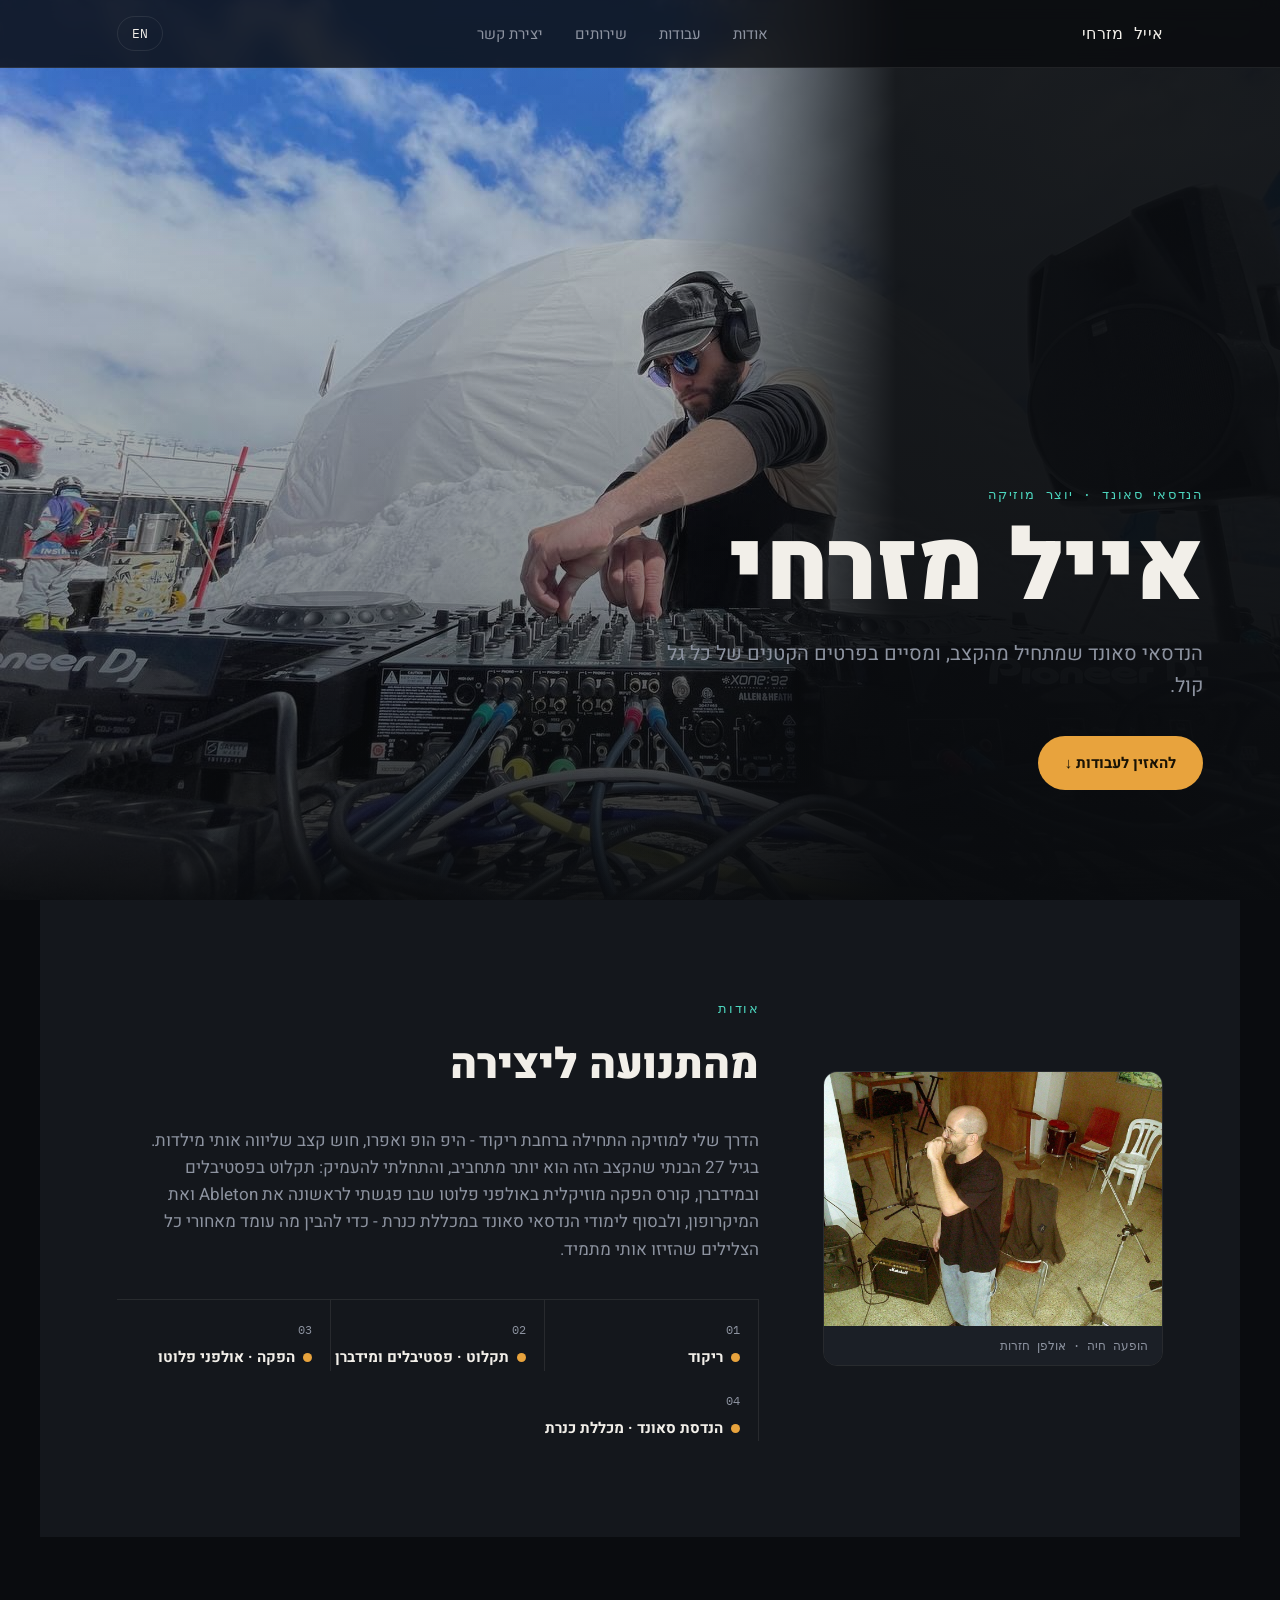
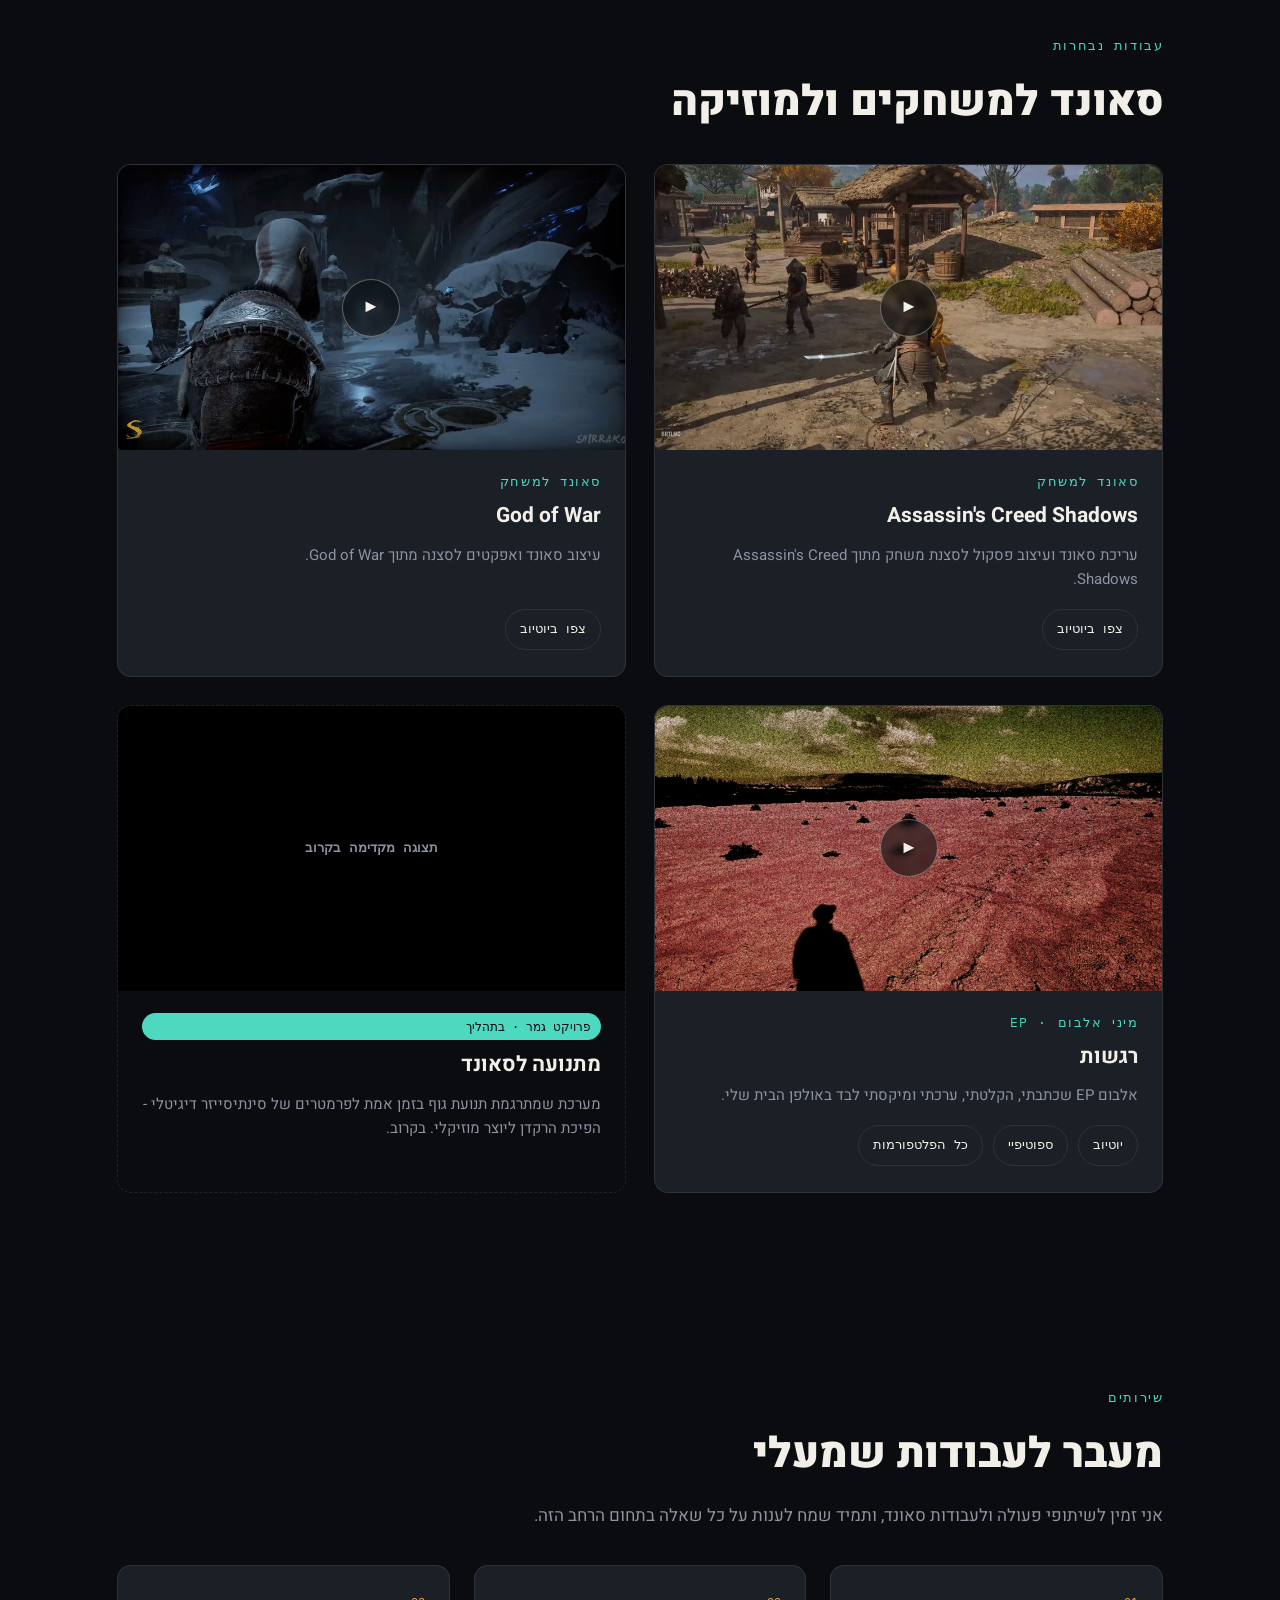
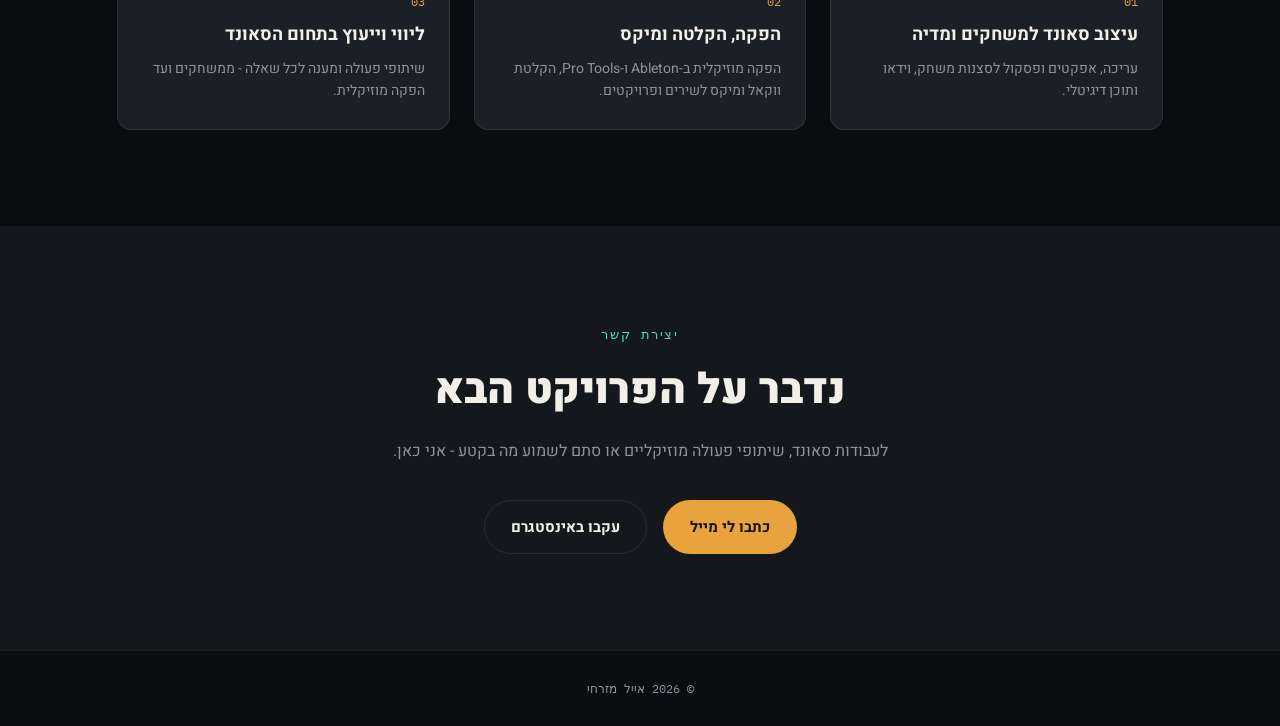
==== index.html @ 9ec0307e "Rename index (7).html to index.html" ====
<!DOCTYPE html>
<html lang="he" dir="rtl">
<head>
<meta charset="UTF-8">
<meta name="viewport" content="width=device-width, initial-scale=1.0">
<title data-he="אייל מזרחי | מהנדס סאונד ומוזיקאי" data-en="Eyal Mizrahi | Sound Engineer &amp; Musician">אייל מזרחי | מהנדס סאונד ומוזיקאי</title>
<meta name="description" data-he="אייל מזרחי - מהנדס סאונד ומוזיקאי. סאונד למשחקי וידאו, הפקה מוזיקלית ומיני אלבום EP שנוצר באולפן הבית." data-en="Eyal Mizrahi - sound engineer and musician. Game audio, music production, and a self-produced EP." content="אייל מזרחי - מהנדס סאונד ומוזיקאי. סאונד למשחקי וידאו, הפקה מוזיקלית ומיני אלבום EP שנוצר באולפן הבית.">
<link rel="preconnect" href="https://fonts.googleapis.com">
<link rel="preconnect" href="https://fonts.gstatic.com" crossorigin>
<link href="https://fonts.googleapis.com/css2?family=Heebo:wght@300;400;500;700;900&family=Space+Grotesk:wght@400;500;700&family=IBM+Plex+Mono:wght@400;500&display=swap" rel="stylesheet">
<style>
  :root{
    --bg:#0a0c0f;
    --surface:#14171c;
    --surface-2:#1b1f26;
    --text:#f2efe9;
    --text-muted:#8d93a0;
    --amber:#e8a33d;
    --cyan:#4dd8c0;
    --border:rgba(242,239,233,0.09);
    --radius:14px;
  }

  *{box-sizing:border-box;}
  html{scroll-behavior:smooth;}
  body{
    margin:0;
    background:var(--bg);
    color:var(--text);
    font-family:'Heebo',sans-serif;
    font-weight:400;
    line-height:1.6;
    -webkit-font-smoothing:antialiased;
  }
  body.lang-en .display{font-family:'Space Grotesk',sans-serif;}
  body.lang-he .display{font-family:'Heebo',sans-serif;font-weight:900;}

  img{max-width:100%;display:block;}
  a{color:inherit;text-decoration:none;}
  ul{margin:0;padding:0;list-style:none;}
  section{padding:96px 6vw;}
  .eyebrow{
    font-family:'IBM Plex Mono',monospace;
    font-size:13px;
    letter-spacing:0.12em;
    text-transform:uppercase;
    color:var(--cyan);
  }
  .section-title{
    font-size:clamp(28px,4vw,42px);
    margin:10px 0 28px;
  }
  .btn{
    display:inline-flex;
    align-items:center;
    gap:8px;
    padding:14px 26px;
    border-radius:999px;
    font-weight:700;
    font-size:15px;
    border:1px solid var(--border);
    transition:transform .2s ease, background .2s ease, border-color .2s ease;
  }
  .btn-primary{background:var(--amber);color:#1a1305;border-color:transparent;}
  .btn-primary:hover{transform:translateY(-2px);}
  .btn-ghost{background:transparent;color:var(--text);}
  .btn-ghost:hover{border-color:var(--cyan);color:var(--cyan);}
  :focus-visible{outline:2px solid var(--cyan);outline-offset:3px;}

  /* header */
  .site-header{
    position:fixed;top:0;left:0;right:0;z-index:50;
    background:rgba(10,12,15,0.82);
    backdrop-filter:blur(10px);
    border-bottom:1px solid var(--border);
  }
  .header-inner{
    max-width:1200px;margin:0 auto;
    display:flex;align-items:center;justify-content:space-between;
    padding:16px 6vw;
  }
  .logo{font-family:'IBM Plex Mono',monospace;font-weight:500;font-size:16px;letter-spacing:.02em;}
  .nav-desktop{display:flex;gap:32px;font-size:15px;}
  .nav-desktop a{color:var(--text-muted);transition:color .2s;}
  .nav-desktop a:hover{color:var(--text);}
  .header-actions{display:flex;align-items:center;gap:14px;}
  .lang-toggle{
    font-family:'IBM Plex Mono',monospace;
    font-size:13px;
    border:1px solid var(--border);
    background:transparent;color:var(--text);
    border-radius:999px;padding:8px 14px;cursor:pointer;
  }
  .lang-toggle:hover{border-color:var(--cyan);color:var(--cyan);}
  .hamburger{
    display:none;flex-direction:column;justify-content:center;gap:5px;
    width:34px;height:34px;background:transparent;border:none;cursor:pointer;padding:0;
  }
  .hamburger span{display:block;width:100%;height:2px;background:var(--text);border-radius:2px;transition:.25s;}
  .nav-mobile{display:none;}

  @media (max-width:820px){
    .nav-desktop{display:none;}
    .hamburger{display:flex;}
    .nav-mobile{
      display:flex;flex-direction:column;gap:0;
      max-height:0;overflow:hidden;
      transition:max-height .3s ease;
      border-top:1px solid var(--border);
    }
    .nav-mobile.open{max-height:260px;}
    .nav-mobile a{padding:16px 6vw;border-bottom:1px solid var(--border);color:var(--text-muted);}
    .nav-mobile a:hover{color:var(--text);}
  }

  /* hero */
  #hero{
    position:relative;
    min-height:100vh;
    display:flex;align-items:flex-end;
    padding:0;
    overflow:hidden;
  }
  .hero-bg{
    position:absolute;inset:0;
    background-image:url('[data-uri]');
    background-size:cover;background-position:center 55%;
    filter:saturate(0.9);
  }
  .hero-overlay{
    position:absolute;inset:0;
    background:linear-gradient(180deg, rgba(10,12,15,0.35) 0%, rgba(10,12,15,0.55) 40%, rgba(10,12,15,0.96) 92%);
  }
  @media (min-width:821px){
    .hero-bg{
      background-size:cover;
      background-position:center 55%;
    }
    .hero-overlay{
      background:linear-gradient(90deg, rgba(10,12,15,0.0) 0%, rgba(10,12,15,0.05) 52%, rgba(10,12,15,0.92) 70%),
                 linear-gradient(180deg, rgba(10,12,15,0.05) 0%, rgba(10,12,15,0.45) 65%, rgba(10,12,15,0.96) 100%);
    }
  }
  .hero-content{
    position:relative;z-index:2;
    width:100%;
    padding:0 6vw 110px;
    max-width:1200px;margin:0 auto;
  }
  .hero-content .eyebrow{margin-bottom:14px;display:block;}
  .hero-content h1{
    font-size:clamp(44px,9vw,98px);
    margin:0;line-height:0.98;
  }
  .hero-sub{
    color:var(--text-muted);
    font-size:clamp(16px,2vw,20px);
    max-width:540px;
    margin:22px 0 34px;
  }

  /* waveform divider */
  .waveform{
    display:flex;align-items:flex-end;gap:3px;
    height:46px;
    padding:0 6vw;
    margin-top:0;
  }
  .waveform span{
    flex:1;
    background:linear-gradient(180deg,var(--cyan),var(--amber));
    border-radius:2px;
    opacity:0.85;
  }
  @media (prefers-reduced-motion:no-preference){
    .waveform span{animation:eq 2.4s ease-in-out infinite;}
  }
  @keyframes eq{
    0%,100%{transform:scaleY(0.3);}
    50%{transform:scaleY(1);}
  }

  /* about */
  #about{
    background:var(--surface);
    display:grid;
    grid-template-columns:340px 1fr;
    gap:64px;
    align-items:center;
    max-width:1200px;margin:0 auto;
  }
  #about figure{margin:0;border-radius:var(--radius);overflow:hidden;border:1px solid var(--border);}
  #about figcaption{
    font-family:'IBM Plex Mono',monospace;
    font-size:12px;color:var(--text-muted);
    padding:10px 14px;background:var(--surface-2);
  }
  .about-body p{color:var(--text-muted);font-size:17px;max-width:640px;}
  .timeline{
    display:flex;flex-wrap:wrap;gap:0;
    margin-top:36px;
    border-top:1px solid var(--border);
  }
  .timeline li{
    flex:1 1 200px;
    padding:20px 0 0;
    border-inline-start:1px solid var(--border);
    padding-inline-start:18px;
    position:relative;
  }
  .timeline li:first-child{border-inline-start:1px solid var(--border);padding-inline-start:18px;}
  .timeline .dot{
    width:9px;height:9px;border-radius:50%;
    background:var(--amber);
    display:inline-block;margin-inline-end:8px;
  }
  .timeline .t-label{font-family:'IBM Plex Mono',monospace;font-size:12px;color:var(--text-muted);display:block;margin-bottom:6px;}
  .timeline .t-title{font-weight:700;font-size:15px;}

  @media (max-width:820px){
    #about{grid-template-columns:1fr;}
  }

  /* projects */
  #projects{max-width:1200px;margin:0 auto;}
  .project-grid{
    display:grid;
    grid-template-columns:repeat(2,1fr);
    gap:28px;
    margin-top:10px;
  }
  .card{
    background:var(--surface-2);
    border:1px solid var(--border);
    border-radius:var(--radius);
    overflow:hidden;
    display:flex;flex-direction:column;
  }
  .card .embed-wrap{position:relative;width:100%;aspect-ratio:16/9;background:#000;}
  .card .embed-wrap iframe{position:absolute;inset:0;width:100%;height:100%;border:0;}
  .embed-wrap{cursor:pointer;}
  .embed-wrap .poster{position:absolute;inset:0;width:100%;height:100%;object-fit:cover;}
  .embed-wrap .play-btn{
    position:absolute;top:50%;left:50%;transform:translate(-50%,-50%);
    width:58px;height:58px;border-radius:50%;
    background:rgba(10,12,15,0.55);border:1px solid rgba(242,239,233,0.35);
    color:#f2efe9;display:flex;align-items:center;justify-content:center;
    font-size:18px;backdrop-filter:blur(3px);transition:.2s;pointer-events:none;
  }
  .embed-wrap:hover .play-btn, .embed-wrap:focus-visible .play-btn{background:var(--cyan);color:#0a0c0f;border-color:transparent;}
  .embed-wrap.loaded .poster, .embed-wrap.loaded .play-btn{display:none;}
  .card-body{padding:22px 24px 26px;flex:1;display:flex;flex-direction:column;}
  .card-body .eyebrow{margin-bottom:6px;}
  .card-body h3{font-size:21px;margin:0 0 10px;}
  .card-body p{color:var(--text-muted);font-size:15px;flex:1;margin:0 0 18px;}
  .card-links{display:flex;flex-wrap:wrap;gap:10px;}
  .card-links a{
    font-family:'IBM Plex Mono',monospace;
    font-size:13px;
    padding:9px 14px;
    border:1px solid var(--border);
    border-radius:999px;
    transition:.2s;
  }
  .card-links a:hover{border-color:var(--cyan);color:var(--cyan);}

  .card.placeholder{
    border-style:dashed;
    background:transparent;
    justify-content:center;
    align-items:flex-start;
  }
  .card.placeholder .embed-wrap{
    display:flex;align-items:center;justify-content:center;
    color:var(--text-muted);
  }
  .badge-soon{
    font-family:'IBM Plex Mono',monospace;
    font-size:12px;
    color:var(--bg);
    background:var(--cyan);
    padding:4px 10px;border-radius:999px;
    display:inline-block;margin-bottom:8px;
  }

  @media (max-width:820px){
    .project-grid{grid-template-columns:1fr;}
  }

  /* contact */
  #contact{
    background:var(--surface);
    text-align:center;
  }
  #contact .section-title{margin-bottom:14px;}
  #contact p{color:var(--text-muted);max-width:520px;margin:0 auto 36px;}
  .contact-actions{display:flex;justify-content:center;gap:16px;flex-wrap:wrap;}

  /* services */
  #services{max-width:1200px;margin:0 auto;}
  #services .section-title{margin-bottom:14px;}
  #services > p{color:var(--text-muted);font-size:17px;max-width:640px;margin:0 0 36px;}
  .service-grid{
    display:grid;
    grid-template-columns:repeat(3,1fr);
    gap:24px;
  }
  .service-card{
    background:var(--surface-2);
    border:1px solid var(--border);
    border-radius:var(--radius);
    padding:26px 24px;
  }
  .service-card .t-label{
    font-family:'IBM Plex Mono',monospace;font-size:12px;color:var(--amber);
    display:block;margin-bottom:10px;
  }
  .service-card h3{font-size:18px;margin:0 0 8px;}
  .service-card p{color:var(--text-muted);font-size:14px;margin:0;}
  @media (max-width:820px){
    .service-grid{grid-template-columns:1fr;}
  }

  footer{
    padding:28px 6vw;
    text-align:center;
    font-family:'IBM Plex Mono',monospace;
    font-size:12px;
    color:var(--text-muted);
    border-top:1px solid var(--border);
  }

  @media (max-width:600px){
    section{padding:72px 6vw;}
  }
</style>
</head>
<body class="lang-he">

<header class="site-header">
  <div class="header-inner">
    <a class="logo" href="#hero" data-he="אייל מזרחי" data-en="Eyal Mizrahi">אייל מזרחי</a>
    <nav class="nav-desktop">
      <a href="#about" data-he="אודות" data-en="About">אודות</a>
      <a href="#projects" data-he="עבודות" data-en="Work">עבודות</a>
      <a href="#services" data-he="שירותים" data-en="Services">שירותים</a>
      <a href="#contact" data-he="יצירת קשר" data-en="Contact">יצירת קשר</a>
    </nav>
    <div class="header-actions">
      <button class="lang-toggle" id="langToggle" aria-label="Switch language">EN</button>
      <button class="hamburger" id="hamburgerBtn" aria-label="Open menu" aria-expanded="false">
        <span></span><span></span><span></span>
      </button>
    </div>
  </div>
  <nav class="nav-mobile" id="navMobile">
    <a href="#about" data-he="אודות" data-en="About">אודות</a>
    <a href="#projects" data-he="עבודות" data-en="Work">עבודות</a>
    <a href="#services" data-he="שירותים" data-en="Services">שירותים</a>
    <a href="#contact" data-he="יצירת קשר" data-en="Contact">יצירת קשר</a>
  </nav>
</header>

<main>

  <section id="hero">
    <div class="hero-bg" role="img" aria-label="Eyal Mizrahi mixing music outdoors"></div>
    <div class="hero-overlay"></div>
    <div class="hero-content">
      <span class="eyebrow" data-he="הנדסאי סאונד · יוצר מוזיקה" data-en="Sound Engineering Technician · Music Creator">הנדסאי סאונד · יוצר מוזיקה</span>
      <h1 class="display" data-he="אייל מזרחי" data-en="Eyal Mizrahi">אייל מזרחי</h1>
      <p class="hero-sub" data-he="הנדסאי סאונד שמתחיל מהקצב, ומסיים בפרטים הקטנים של כל גל קול." data-en="A sound engineering technician who starts at the rhythm and finishes in the fine detail of every soundwave.">הנדסאי סאונד שמתחיל מהקצב, ומסיים בפרטים הקטנים של כל גל קול.</p>
      <a class="btn btn-primary" href="#projects" data-he="להאזין לעבודות ↓" data-en="Listen to the work ↓">להאזין לעבודות ↓</a>
    </div>
    <div class="waveform" aria-hidden="true">
      <span style="animation-delay:0s"></span><span style="animation-delay:.1s"></span><span style="animation-delay:.2s"></span>
      <span style="animation-delay:.3s"></span><span style="animation-delay:.15s"></span><span style="animation-delay:.05s"></span>
      <span style="animation-delay:.25s"></span><span style="animation-delay:.4s"></span><span style="animation-delay:.1s"></span>
      <span style="animation-delay:.3s"></span><span style="animation-delay:0s"></span><span style="animation-delay:.2s"></span>
      <span style="animation-delay:.35s"></span><span style="animation-delay:.05s"></span><span style="animation-delay:.15s"></span>
      <span style="animation-delay:.25s"></span><span style="animation-delay:.4s"></span><span style="animation-delay:.1s"></span>
      <span style="animation-delay:.2s"></span><span style="animation-delay:0s"></span>
    </div>
  </section>

  <section id="about">
    <figure>
      <img src="[data-uri]" alt="" data-alt-he="אייל מזרחי שר על הבמה מול מיקרופון" data-alt-en="Eyal Mizrahi singing on stage into a microphone">
      <figcaption data-he="הופעה חיה · אולפן חזרות" data-en="Live performance · rehearsal studio">הופעה חיה · אולפן חזרות</figcaption>
    </figure>
    <div class="about-body">
      <span class="eyebrow" data-he="אודות" data-en="About">אודות</span>
      <h2 class="section-title display" data-he="מהתנועה ליצירה" data-en="From movement to creation">מהתנועה ליצירה</h2>
      <p data-he="הדרך שלי למוזיקה התחילה ברחבת ריקוד - היפ הופ ואפרו, חוש קצב שליווה אותי מילדות. בגיל 27 הבנתי שהקצב הזה הוא יותר מתחביב, והתחלתי להעמיק: תקלוט בפסטיבלים ובמידברן, קורס הפקה מוזיקלית באולפני פלוטו שבו פגשתי לראשונה את Ableton ואת המיקרופון, ולבסוף לימודי הנדסאי סאונד במכללת כנרת - כדי להבין מה עומד מאחורי כל הצלילים שהזיזו אותי מתמיד."
        data-en="My path to music began on the dance floor — hip hop and afro, a sense of rhythm that's been with me since childhood. At 27 I realized that rhythm was more than a hobby, and started going deeper: DJing at festivals and Midburn, a music production course at Pluto Studios where I first met Ableton and the microphone, and finally sound engineering studies at Kinneret College — to understand what stands behind every sound that ever moved me.">
        הדרך שלי למוזיקה התחילה ברחבת ריקוד - היפ הופ ואפרו, חוש קצב שליווה אותי מילדות. בגיל 27 הבנתי שהקצב הזה הוא יותר מתחביב, והתחלתי להעמיק: תקלוט בפסטיבלים ובמידברן, קורס הפקה מוזיקלית באולפני פלוטו שבו פגשתי לראשונה את Ableton ואת המיקרופון, ולבסוף לימודי הנדסאי סאונד במכללת כנרת - כדי להבין מה עומד מאחורי כל הצלילים שהזיזו אותי מתמיד.
      </p>

      <ul class="timeline">
        <li>
          <span class="t-label">01</span>
          <span class="t-title"><span class="dot"></span><span data-he="ריקוד" data-en="Dance">ריקוד</span></span>
        </li>
        <li>
          <span class="t-label">02</span>
          <span class="t-title"><span class="dot"></span><span data-he="תקלוט · פסטיבלים ומידברן" data-en="DJing · Festivals &amp; Midburn">תקלוט · פסטיבלים ומידברן</span></span>
        </li>
        <li>
          <span class="t-label">03</span>
          <span class="t-title"><span class="dot"></span><span data-he="הפקה · אולפני פלוטו" data-en="Production · Pluto Studios">הפקה · אולפני פלוטו</span></span>
        </li>
        <li>
          <span class="t-label">04</span>
          <span class="t-title"><span class="dot"></span><span data-he="הנדסת סאונד · מכללת כנרת" data-en="Sound Engineering · Kinneret College">הנדסת סאונד · מכללת כנרת</span></span>
        </li>
      </ul>
    </div>
  </section>

  <section id="projects">
    <span class="eyebrow" data-he="עבודות נבחרות" data-en="Selected Work">עבודות נבחרות</span>
    <h2 class="section-title display" data-he="סאונד למשחקים ולמוזיקה" data-en="Audio for games and for music">סאונד למשחקים ולמוזיקה</h2>

    <div class="project-grid">

      <article class="card">
        <div class="embed-wrap" data-embed="https://www.youtube.com/embed/mTG9NbnkW6k?autoplay=1" tabindex="0" role="button" aria-label="Play Assassin's Creed Shadows sound design video">
          <img class="poster" src="[data-uri]" alt="Assassin's Creed Shadows gameplay screenshot">
          <span class="play-btn" aria-hidden="true">&#9658;</span>
        </div>
        <div class="card-body">
          <span class="eyebrow" data-he="סאונד למשחק" data-en="Game Audio">סאונד למשחק</span>
          <h3>Assassin's Creed Shadows</h3>
          <p data-he="עריכת סאונד ועיצוב פסקול לסצנת משחק מתוך Assassin's Creed Shadows." data-en="Sound editing and audio design for a gameplay scene from Assassin's Creed Shadows.">עריכת סאונד ועיצוב פסקול לסצנת משחק מתוך Assassin's Creed Shadows.</p>
          <div class="card-links">
            <a href="https://youtu.be/mTG9NbnkW6k" target="_blank" rel="noopener" data-he="צפו ביוטיוב" data-en="Watch on YouTube">צפו ביוטיוב</a>
          </div>
        </div>
      </article>

      <article class="card">
        <div class="embed-wrap" data-embed="https://www.youtube.com/embed/AV9LpWsT7zY?autoplay=1" tabindex="0" role="button" aria-label="Play God of War sound design video">
          <img class="poster" src="[data-uri]" alt="God of War gameplay screenshot">
          <span class="play-btn" aria-hidden="true">&#9658;</span>
        </div>
        <div class="card-body">
          <span class="eyebrow" data-he="סאונד למשחק" data-en="Game Audio">סאונד למשחק</span>
          <h3>God of War</h3>
          <p data-he="עיצוב סאונד ואפקטים לסצנה מתוך God of War." data-en="Sound design and effects work for a scene from God of War.">עיצוב סאונד ואפקטים לסצנה מתוך God of War.</p>
          <div class="card-links">
            <a href="https://youtu.be/AV9LpWsT7zY" target="_blank" rel="noopener" data-he="צפו ביוטיוב" data-en="Watch on YouTube">צפו ביוטיוב</a>
          </div>
        </div>
      </article>

      <article class="card">
        <div class="embed-wrap" data-embed="https://www.youtube.com/embed/videoseries?list=OLAK5uy_lnfJ9eFt5SSOFbRXlq6Of64pC8NKbECAo&autoplay=1" tabindex="0" role="button" aria-label="Play רגשות EP playlist">
          <img class="poster" src="[data-uri]" alt="רגשות EP cover art">
          <span class="play-btn" aria-hidden="true">&#9658;</span>
        </div>
        <div class="card-body">
          <span class="eyebrow" data-he="מיני אלבום · EP" data-en="EP">מיני אלבום · EP</span>
          <h3 data-he="רגשות" data-en="Feelings">רגשות</h3>
          <p data-he="אלבום EP שכתבתי, הקלטתי, ערכתי ומיקסתי לבד באולפן הבית שלי." data-en="An EP I wrote, recorded, edited, and mixed entirely alone in my home studio.">אלבום EP שכתבתי, הקלטתי, ערכתי ומיקסתי לבד באולפן הבית שלי.</p>
          <div class="card-links">
            <a href="https://www.youtube.com/playlist?list=OLAK5uy_lnfJ9eFt5SSOFbRXlq6Of64pC8NKbECAo" target="_blank" rel="noopener" data-he="יוטיוב" data-en="YouTube">יוטיוב</a>
            <a href="https://open.spotify.com/artist/79p23QclMb5VssHCd3cReR" target="_blank" rel="noopener" data-he="ספוטיפיי" data-en="Spotify">ספוטיפיי</a>
            <a href="https://distrokid.com/hyperfollow/eyal2/V3skqq62l2o" target="_blank" rel="noopener" data-he="כל הפלטפורמות" data-en="All platforms">כל הפלטפורמות</a>
          </div>
        </div>
      </article>

      <article class="card placeholder">
        <div class="embed-wrap">
          <span class="display" style="font-size:13px;font-family:'IBM Plex Mono',monospace;" data-he="תצוגה מקדימה בקרוב" data-en="Preview coming soon">תצוגה מקדימה בקרוב</span>
        </div>
        <div class="card-body">
          <span class="badge-soon" data-he="פרויקט גמר · בתהליך" data-en="Graduation Project · In Progress">פרויקט גמר · בתהליך</span>
          <h3 data-he="מתנועה לסאונד" data-en="Movement Into Sound">מתנועה לסאונד</h3>
          <p data-he="מערכת שמתרגמת תנועת גוף בזמן אמת לפרמטרים של סינתיסייזר דיגיטלי - הפיכת הרקדן ליוצר מוזיקלי. בקרוב." data-en="A system that translates real-time body movement into digital synthesizer parameters — turning the dancer into a musical creator. Coming soon.">מערכת שמתרגמת תנועת גוף בזמן אמת לפרמטרים של סינתיסייזר דיגיטלי - הפיכת הרקדן ליוצר מוזיקלי. בקרוב.</p>
        </div>
      </article>

    </div>
  </section>

  <section id="services">
    <span class="eyebrow" data-he="שירותים" data-en="Services">שירותים</span>
    <h2 class="section-title display" data-he="מעבר לעבודות שמעלי" data-en="Beyond the work above">מעבר לעבודות שמעלי</h2>
    <p data-he="אני זמין לשיתופי פעולה ולעבודות סאונד, ותמיד שמח לענות על כל שאלה בתחום הרחב הזה." data-en="I'm available for collaborations and sound work, and always happy to answer any question in this broad field.">אני זמין לשיתופי פעולה ולעבודות סאונד, ותמיד שמח לענות על כל שאלה בתחום הרחב הזה.</p>
    <div class="service-grid">
      <div class="service-card">
        <span class="t-label">01</span>
        <h3 data-he="עיצוב סאונד למשחקים ומדיה" data-en="Sound design for games &amp; media">עיצוב סאונד למשחקים ומדיה</h3>
        <p data-he="עריכה, אפקטים ופסקול לסצנות משחק, וידאו ותוכן דיגיטלי." data-en="Editing, effects, and scoring for game scenes, video, and digital content.">עריכה, אפקטים ופסקול לסצנות משחק, וידאו ותוכן דיגיטלי.</p>
      </div>
      <div class="service-card">
        <span class="t-label">02</span>
        <h3 data-he="הפקה, הקלטה ומיקס" data-en="Production, recording &amp; mixing">הפקה, הקלטה ומיקס</h3>
        <p data-he="הפקה מוזיקלית ב-Ableton ו-Pro Tools, הקלטת ווקאל ומיקס לשירים ופרויקטים." data-en="Music production in Ableton and Pro Tools, vocal recording, and mixing for songs and projects.">הפקה מוזיקלית ב-Ableton ו-Pro Tools, הקלטת ווקאל ומיקס לשירים ופרויקטים.</p>
      </div>
      <div class="service-card">
        <span class="t-label">03</span>
        <h3 data-he="ליווי וייעוץ בתחום הסאונד" data-en="Sound consulting &amp; collaboration">ליווי וייעוץ בתחום הסאונד</h3>
        <p data-he="שיתופי פעולה ומענה לכל שאלה - ממשחקים ועד הפקה מוזיקלית." data-en="Collaboration and answers to any question - from games to music production.">שיתופי פעולה ומענה לכל שאלה - ממשחקים ועד הפקה מוזיקלית.</p>
      </div>
    </div>
  </section>

  <section id="contact">
    <span class="eyebrow" data-he="יצירת קשר" data-en="Contact">יצירת קשר</span>
    <h2 class="section-title display" data-he="נדבר על הפרויקט הבא" data-en="Let's talk about the next project">נדבר על הפרויקט הבא</h2>
    <p data-he="לעבודות סאונד, שיתופי פעולה מוזיקליים או סתם לשמוע מה בקטע - אני כאן." data-en="For sound work, musical collaborations, or just to say hi - I'm here.">לעבודות סאונד, שיתופי פעולה מוזיקליים או סתם לשמוע מה בקטע - אני כאן.</p>
    <div class="contact-actions">
      <a class="btn btn-primary" href="mailto:eyalmiz20@gmail.com" data-he="כתבו לי מייל" data-en="Email me">כתבו לי מייל</a>
      <a class="btn btn-ghost" href="https://www.instagram.com/eyal2001miz/" target="_blank" rel="noopener" data-he="עקבו באינסטגרם" data-en="Follow on Instagram">עקבו באינסטגרם</a>
    </div>
  </section>

</main>

<footer>
  <span data-he="© 2026 אייל מזרחי" data-en="© 2026 Eyal Mizrahi">© 2026 אייל מזרחי</span>
</footer>

<script>
  var currentLang = 'he';

  function applyLanguage(lang){
    currentLang = lang;
    var html = document.documentElement;
    html.lang = lang;
    html.dir = lang === 'he' ? 'rtl' : 'ltr';
    document.body.classList.toggle('lang-he', lang === 'he');
    document.body.classList.toggle('lang-en', lang === 'en');

    document.querySelectorAll('[data-he]').forEach(function(el){
      var val = lang === 'he' ? el.getAttribute('data-he') : el.getAttribute('data-en');
      if(val !== null) el.textContent = val;
    });
    document.querySelectorAll('[data-alt-he]').forEach(function(el){
      var val = lang === 'he' ? el.getAttribute('data-alt-he') : el.getAttribute('data-alt-en');
      if(val !== null) el.setAttribute('alt', val);
    });

    var metaDesc = document.querySelector('meta[name="description"]');
    if(metaDesc){
      var descVal = lang === 'he' ? metaDesc.getAttribute('data-he') : metaDesc.getAttribute('data-en');
      if(descVal) metaDesc.setAttribute('content', descVal);
    }

    document.getElementById('langToggle').textContent = lang === 'he' ? 'EN' : 'עב';
  }

  document.getElementById('langToggle').addEventListener('click', function(){
    applyLanguage(currentLang === 'he' ? 'en' : 'he');
  });

  var hamburger = document.getElementById('hamburgerBtn');
  var navMobile = document.getElementById('navMobile');
  hamburger.addEventListener('click', function(){
    var isOpen = navMobile.classList.toggle('open');
    hamburger.setAttribute('aria-expanded', isOpen);
  });
  navMobile.querySelectorAll('a').forEach(function(a){
    a.addEventListener('click', function(){
      navMobile.classList.remove('open');
      hamburger.setAttribute('aria-expanded','false');
    });
  });

  document.querySelectorAll('.embed-wrap[data-embed]').forEach(function(wrap){
    function loadEmbed(){
      if(wrap.classList.contains('loaded')) return;
      var src = wrap.getAttribute('data-embed');
      wrap.innerHTML = '<iframe src="' + src + '" allow="autoplay; encrypted-media; picture-in-picture" allowfullscreen loading="lazy"></iframe>';
      wrap.classList.add('loaded');
    }
    wrap.addEventListener('click', loadEmbed);
    wrap.addEventListener('keydown', function(e){
      if(e.key === 'Enter' || e.key === ' '){ e.preventDefault(); loadEmbed(); }
    });
  });

  applyLanguage('he');
</script>

</body>
</html>
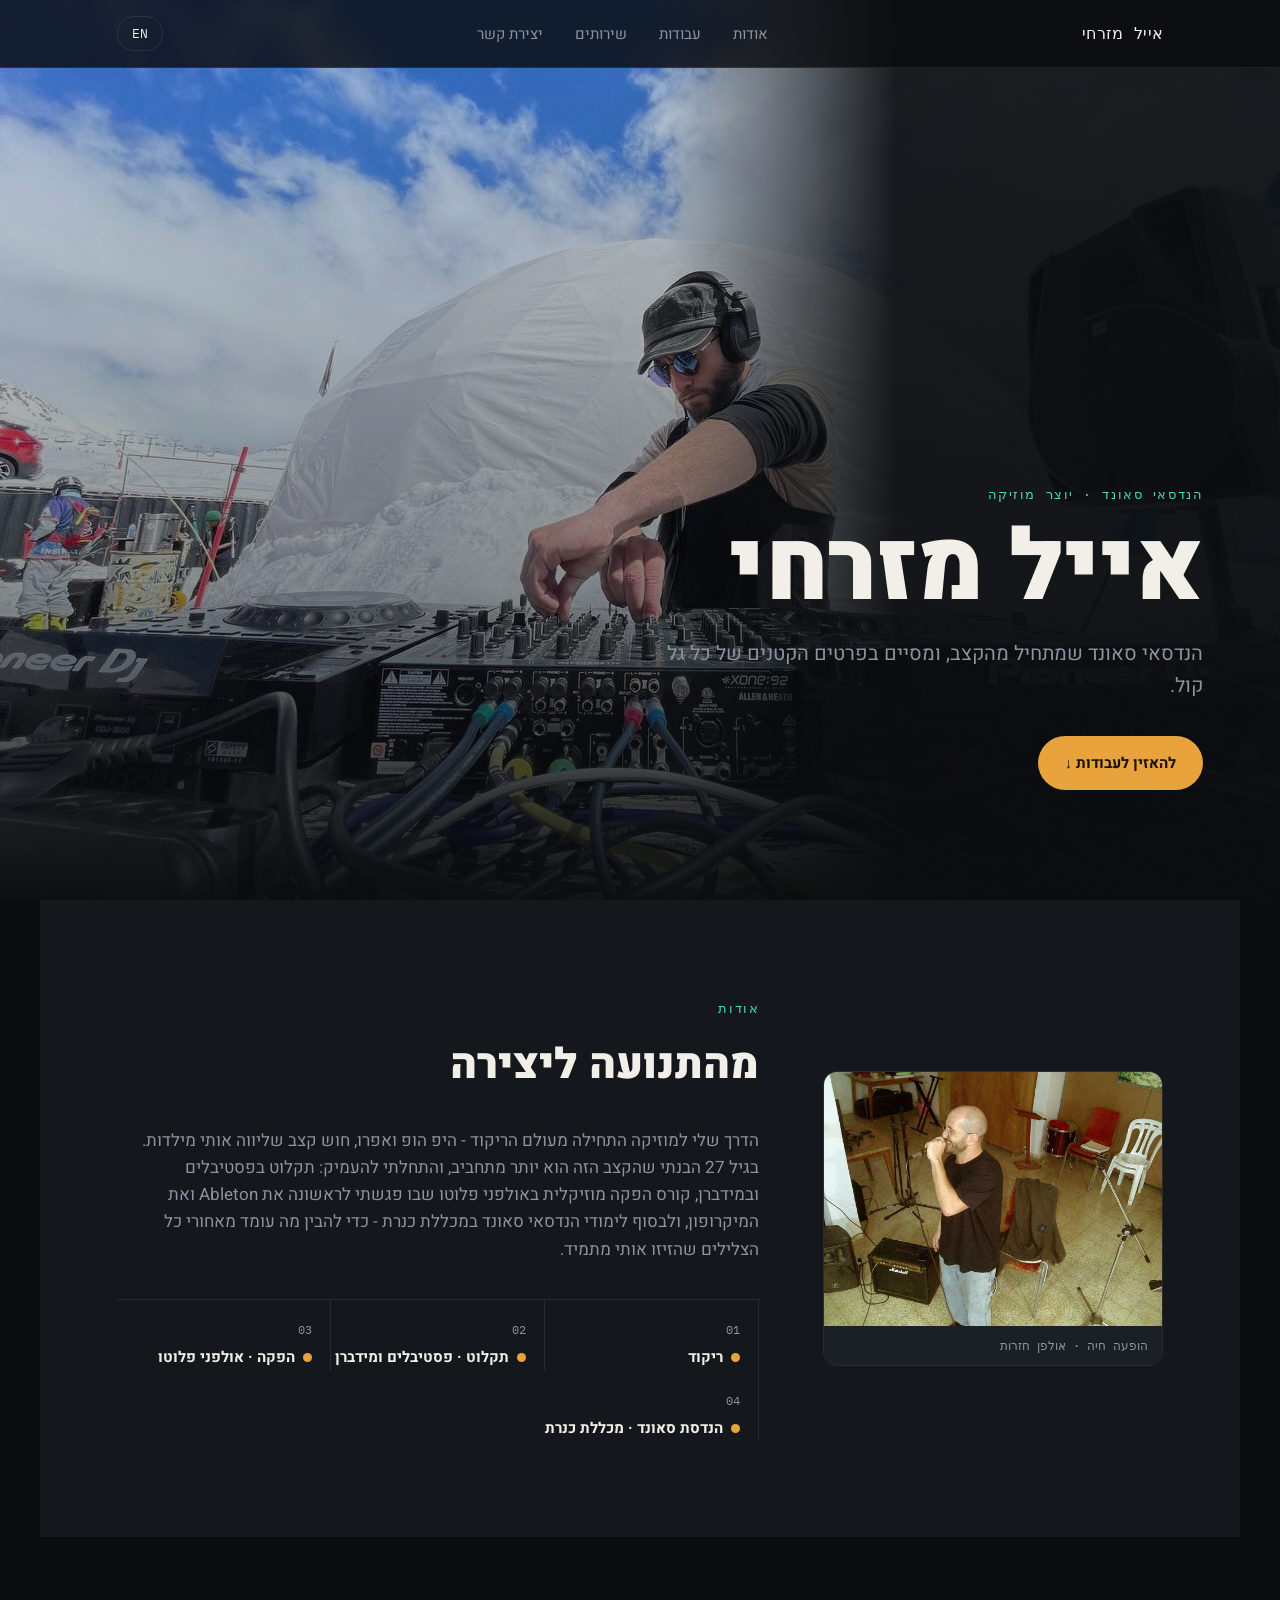
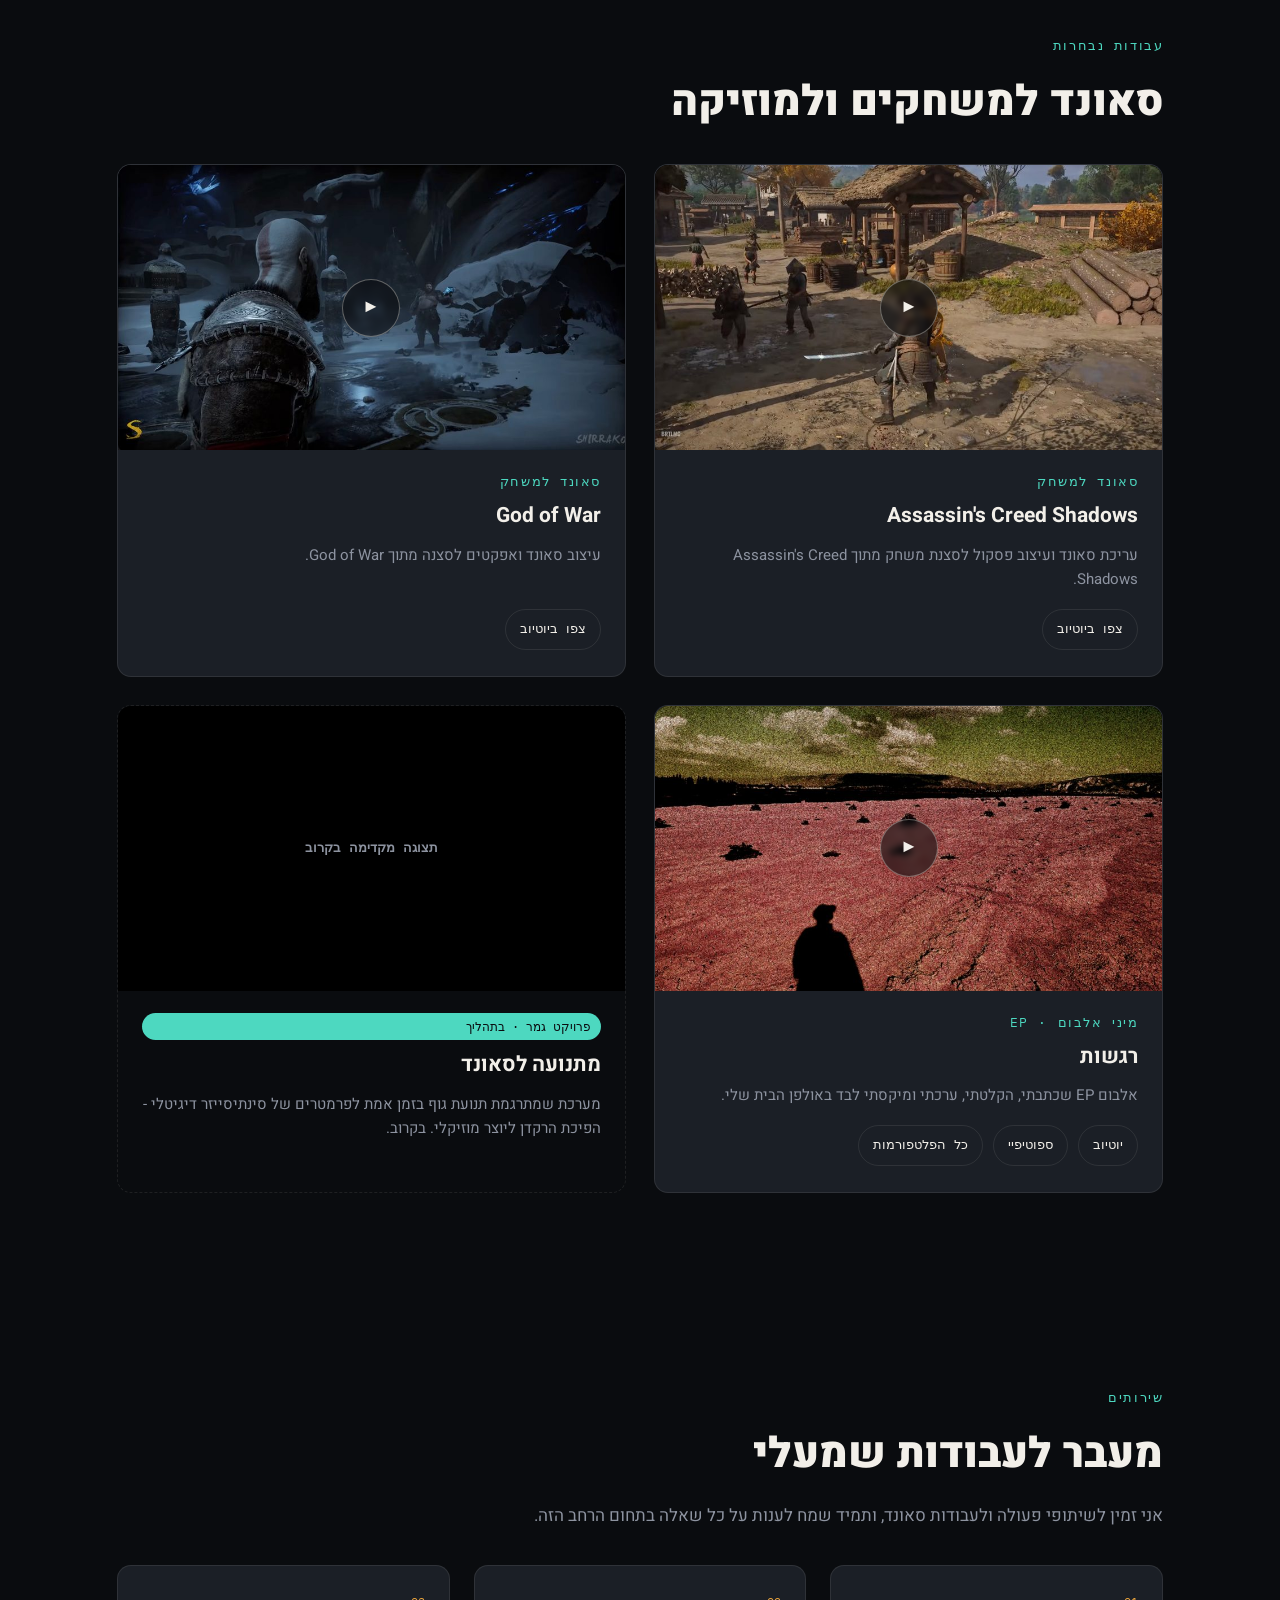
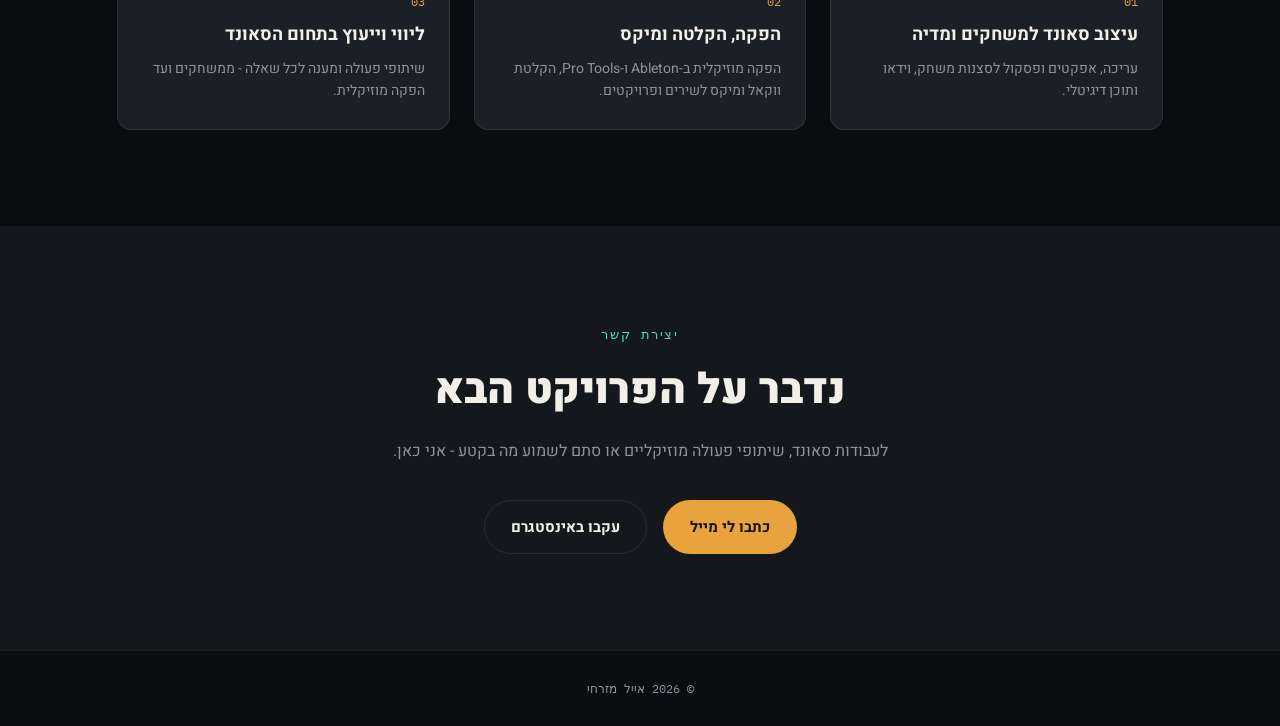
==== commit 847a5d90: "Rename index (8).html to index.html" ====
--- a/index.html
+++ b/index.html
@@ -391,9 +391,9 @@
     <div class="about-body">
       <span class="eyebrow" data-he="אודות" data-en="About">אודות</span>
       <h2 class="section-title display" data-he="מהתנועה ליצירה" data-en="From movement to creation">מהתנועה ליצירה</h2>
-      <p data-he="הדרך שלי למוזיקה התחילה ברחבת ריקוד - היפ הופ ואפרו, חוש קצב שליווה אותי מילדות. בגיל 27 הבנתי שהקצב הזה הוא יותר מתחביב, והתחלתי להעמיק: תקלוט בפסטיבלים ובמידברן, קורס הפקה מוזיקלית באולפני פלוטו שבו פגשתי לראשונה את Ableton ואת המיקרופון, ולבסוף לימודי הנדסאי סאונד במכללת כנרת - כדי להבין מה עומד מאחורי כל הצלילים שהזיזו אותי מתמיד."
-        data-en="My path to music began on the dance floor — hip hop and afro, a sense of rhythm that's been with me since childhood. At 27 I realized that rhythm was more than a hobby, and started going deeper: DJing at festivals and Midburn, a music production course at Pluto Studios where I first met Ableton and the microphone, and finally sound engineering studies at Kinneret College — to understand what stands behind every sound that ever moved me.">
-        הדרך שלי למוזיקה התחילה ברחבת ריקוד - היפ הופ ואפרו, חוש קצב שליווה אותי מילדות. בגיל 27 הבנתי שהקצב הזה הוא יותר מתחביב, והתחלתי להעמיק: תקלוט בפסטיבלים ובמידברן, קורס הפקה מוזיקלית באולפני פלוטו שבו פגשתי לראשונה את Ableton ואת המיקרופון, ולבסוף לימודי הנדסאי סאונד במכללת כנרת - כדי להבין מה עומד מאחורי כל הצלילים שהזיזו אותי מתמיד.
+      <p data-he="הדרך שלי למוזיקה התחילה מעולם הריקוד - היפ הופ ואפרו, חוש קצב שליווה אותי מילדות. בגיל 27 הבנתי שהקצב הזה הוא יותר מתחביב, והתחלתי להעמיק: תקלוט בפסטיבלים ובמידברן, קורס הפקה מוזיקלית באולפני פלוטו שבו פגשתי לראשונה את Ableton ואת המיקרופון, ולבסוף לימודי הנדסאי סאונד במכללת כנרת - כדי להבין מה עומד מאחורי כל הצלילים שהזיזו אותי מתמיד."
+        data-en="My path to music began from the world of dance — hip hop and afro, a sense of rhythm that's been with me since childhood. At 27 I realized that rhythm was more than a hobby, and started going deeper: DJing at festivals and Midburn, a music production course at Pluto Studios where I first met Ableton and the microphone, and finally sound engineering studies at Kinneret College — to understand what stands behind every sound that ever moved me.">
+        הדרך שלי למוזיקה התחילה מעולם הריקוד - היפ הופ ואפרו, חוש קצב שליווה אותי מילדות. בגיל 27 הבנתי שהקצב הזה הוא יותר מתחביב, והתחלתי להעמיק: תקלוט בפסטיבלים ובמידברן, קורס הפקה מוזיקלית באולפני פלוטו שבו פגשתי לראשונה את Ableton ואת המיקרופון, ולבסוף לימודי הנדסאי סאונד במכללת כנרת - כדי להבין מה עומד מאחורי כל הצלילים שהזיזו אותי מתמיד.
       </p>
 
       <ul class="timeline">
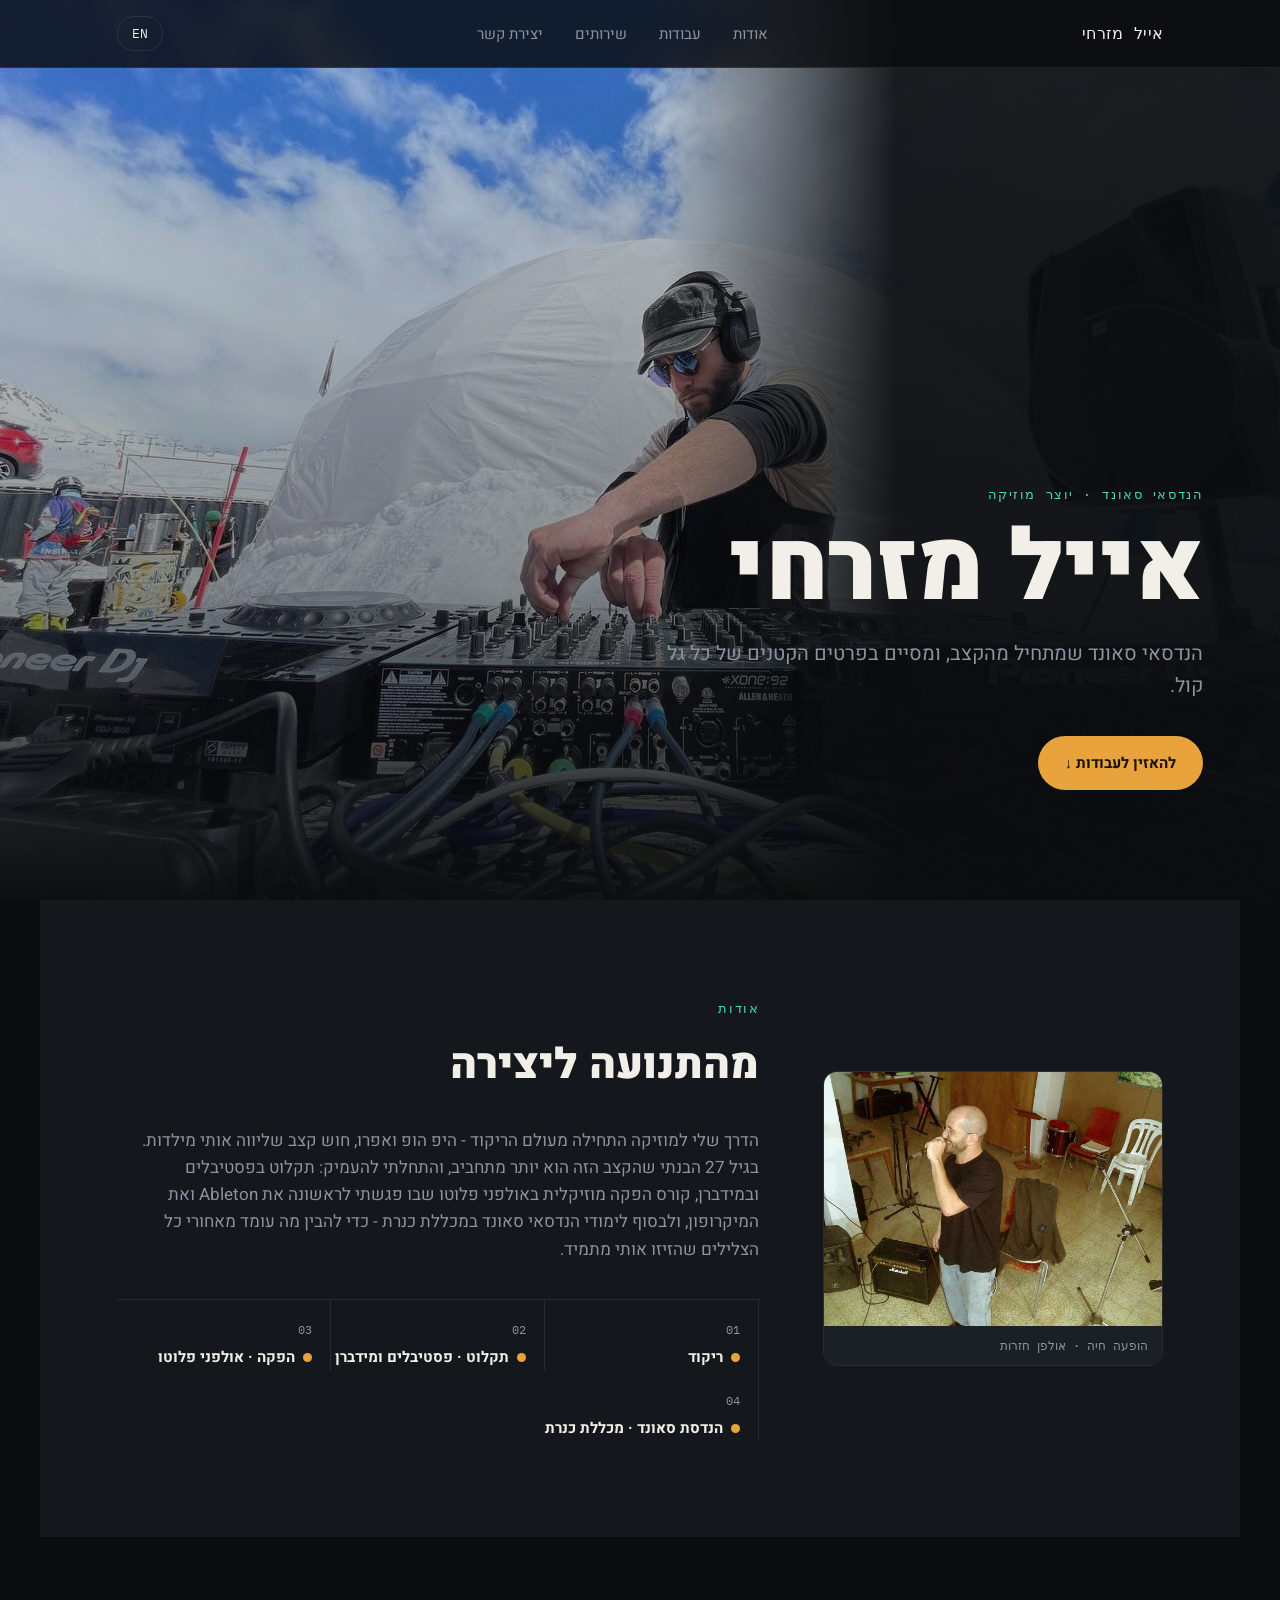
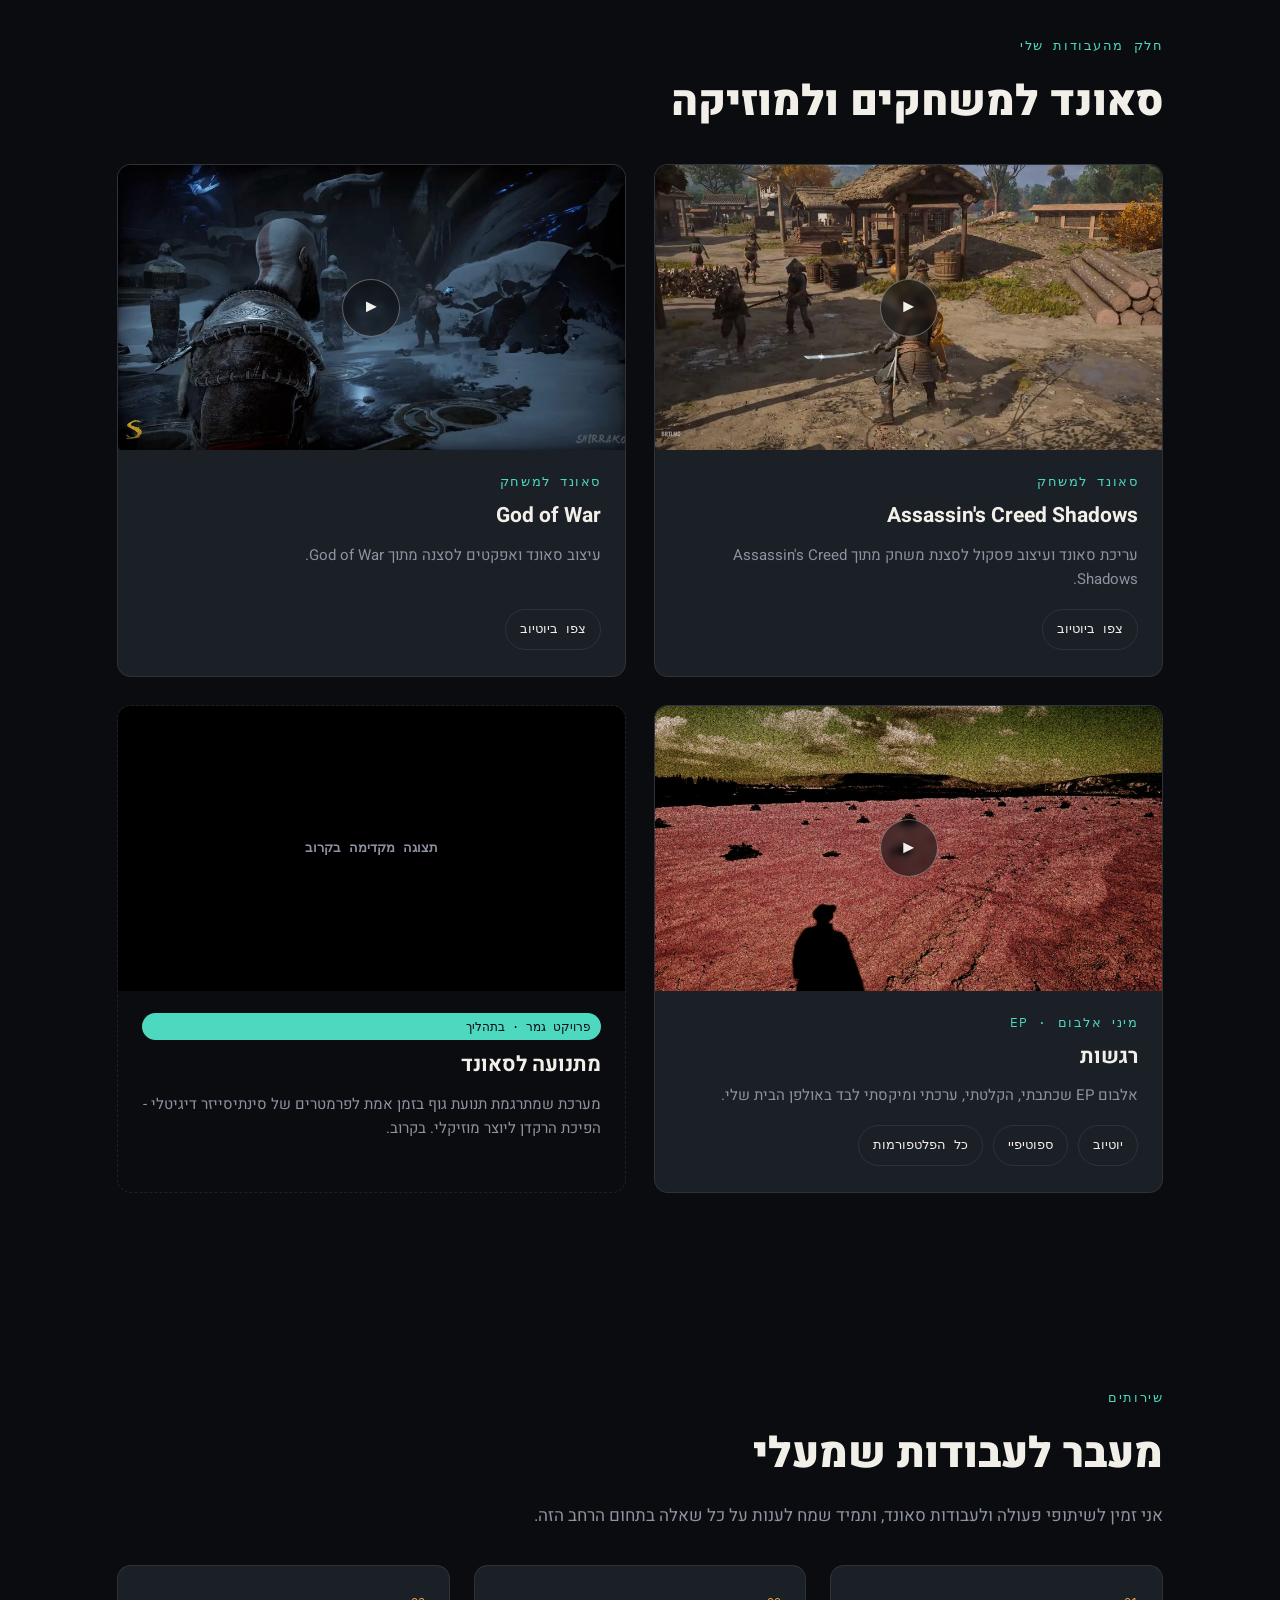
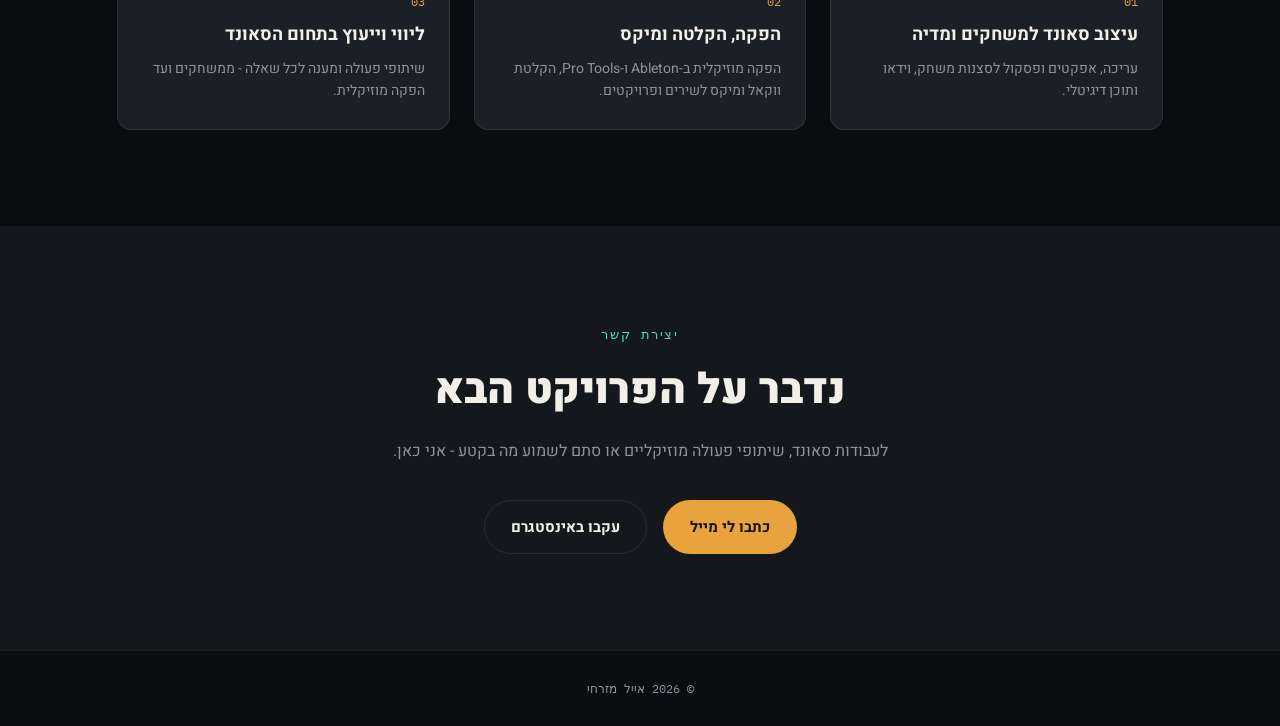
==== commit db11647f: "Rename index (8).html to index.html" ====
--- a/index.html
+++ b/index.html
@@ -418,7 +418,7 @@
   </section>
 
   <section id="projects">
-    <span class="eyebrow" data-he="עבודות נבחרות" data-en="Selected Work">עבודות נבחרות</span>
+    <span class="eyebrow" data-he="חלק מהעבודות שלי" data-en="A Taste of My Work">חלק מהעבודות שלי</span>
     <h2 class="section-title display" data-he="סאונד למשחקים ולמוזיקה" data-en="Audio for games and for music">סאונד למשחקים ולמוזיקה</h2>
 
     <div class="project-grid">
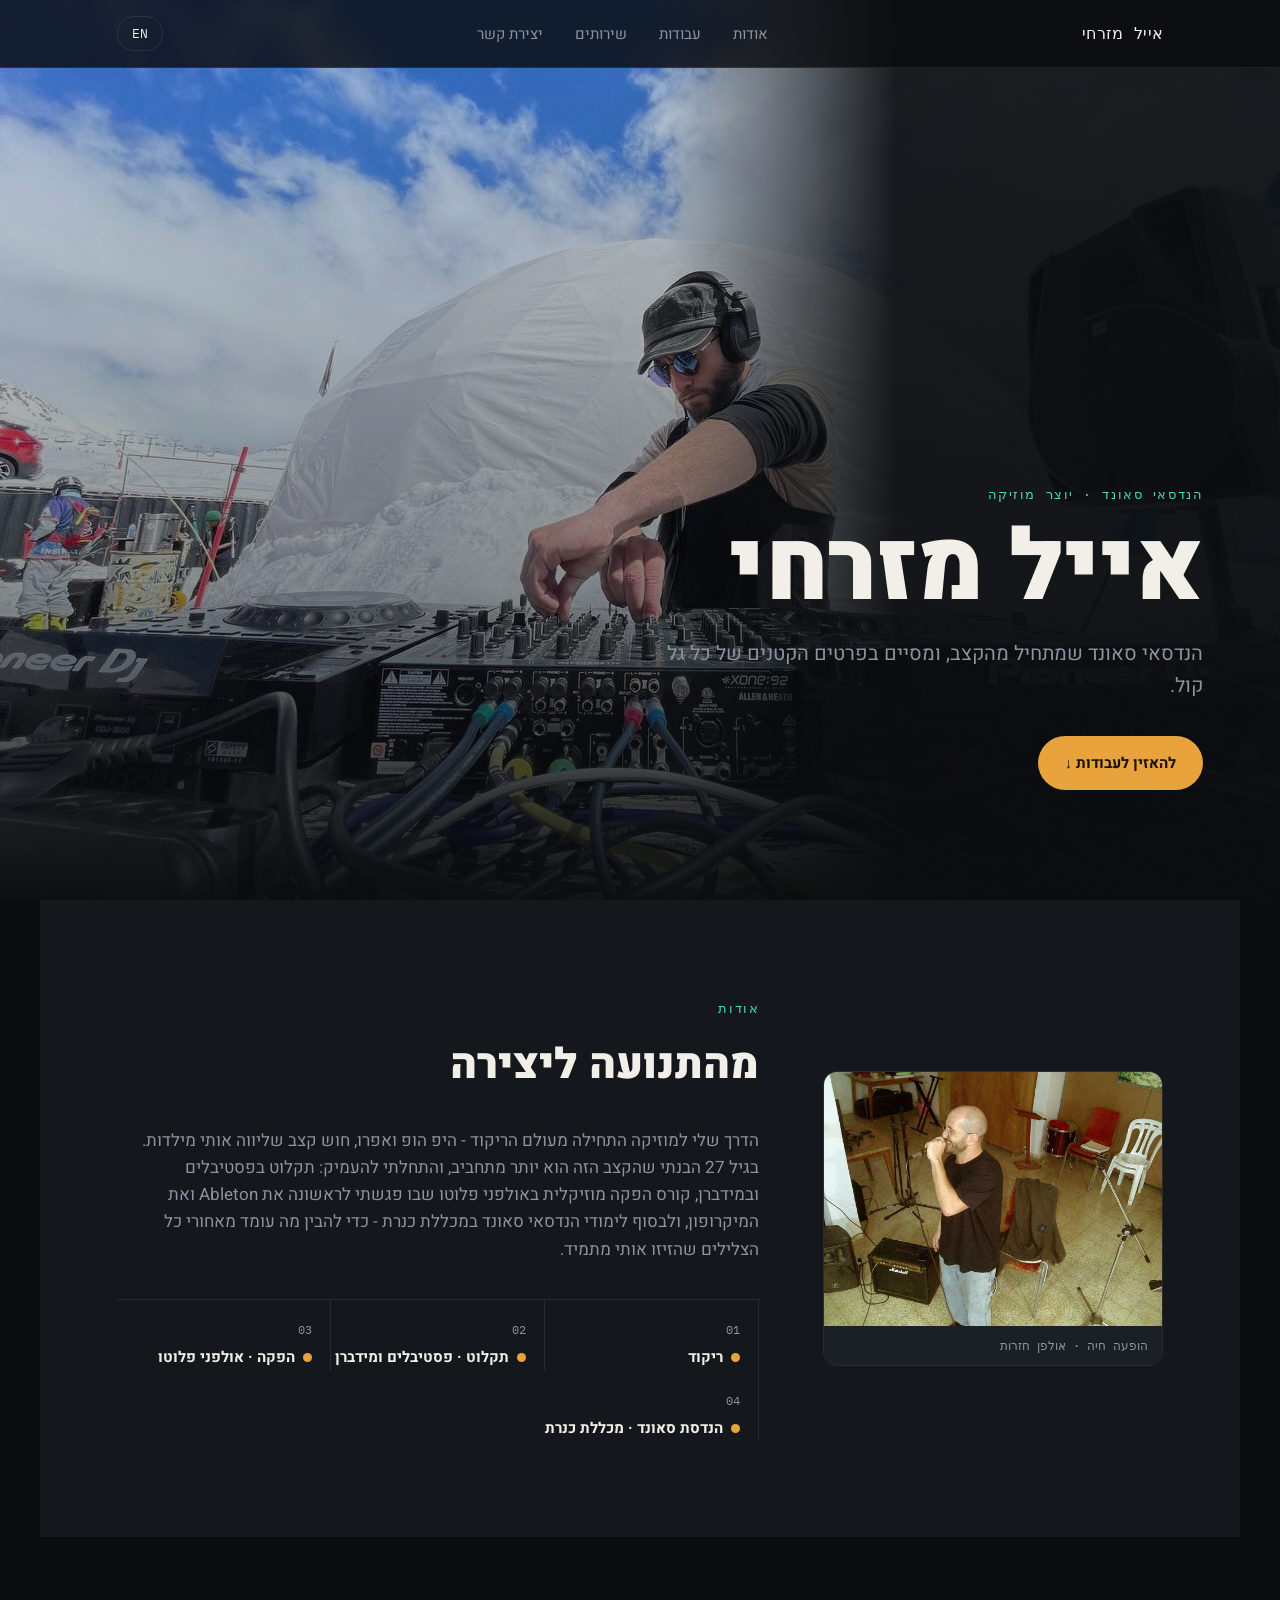
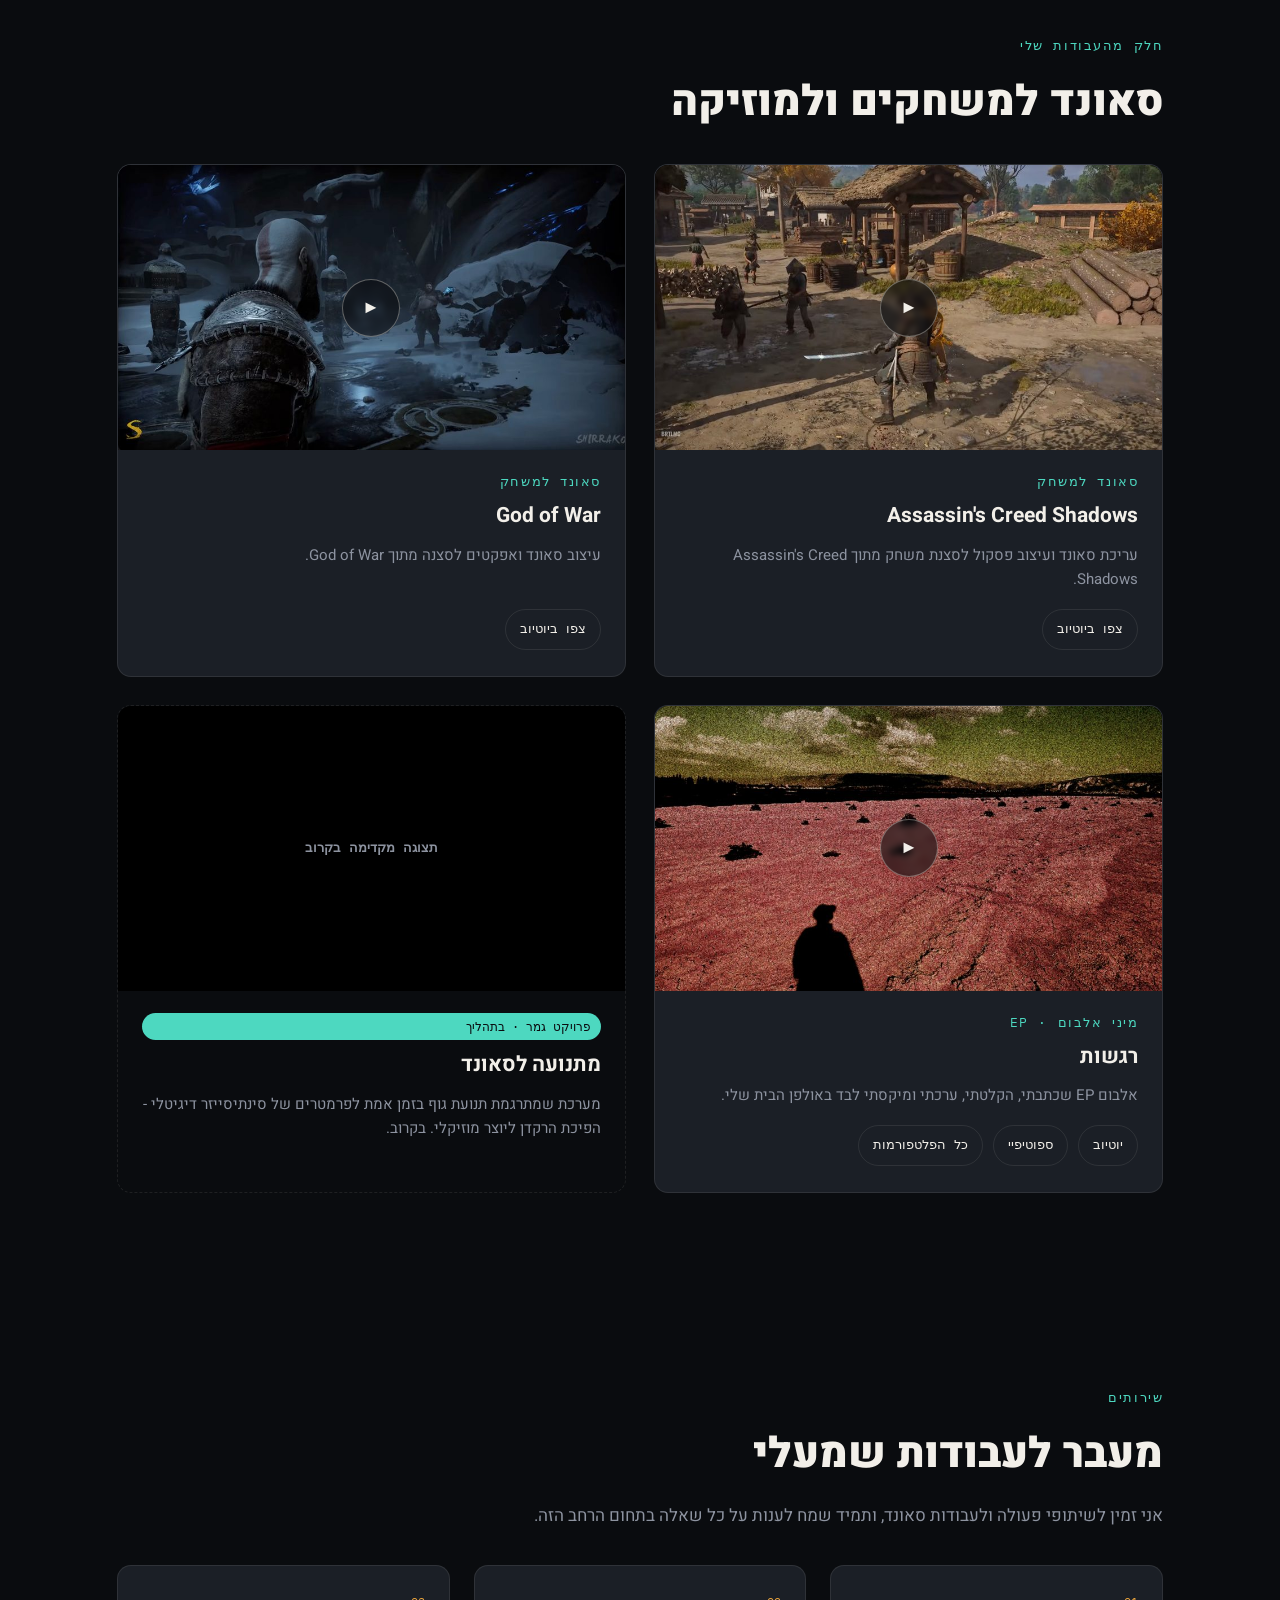
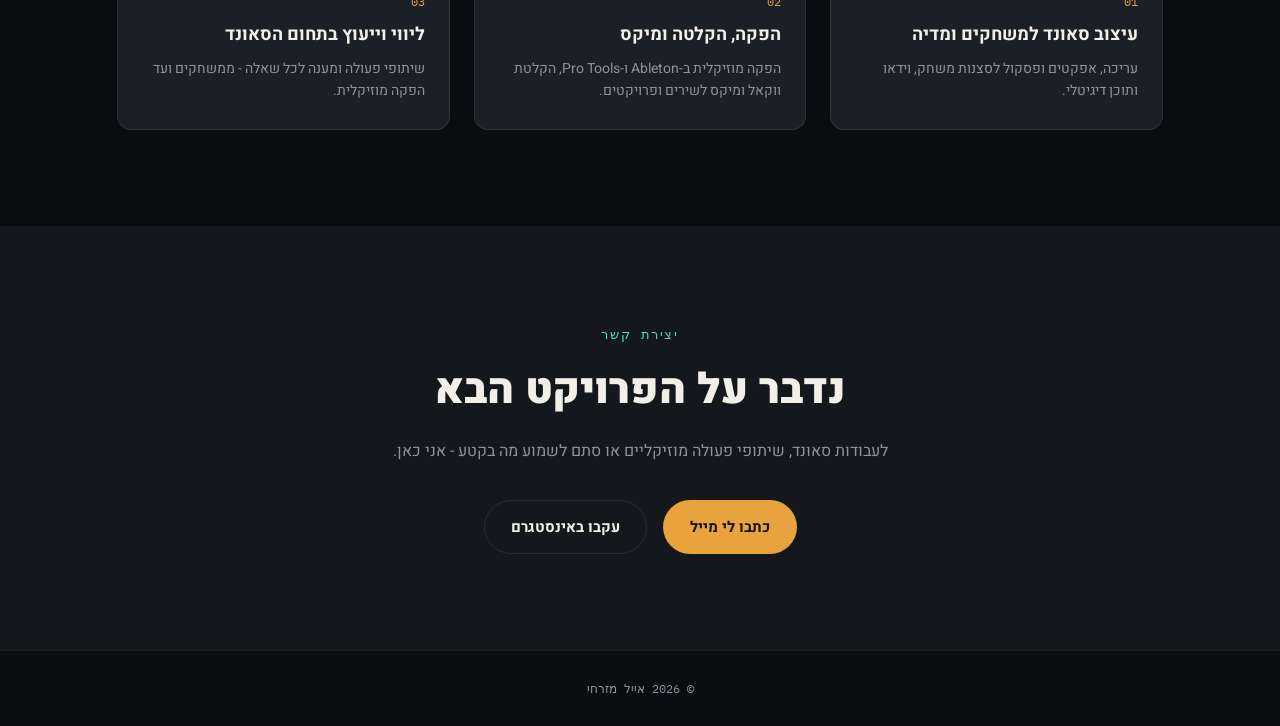
==== commit 3f422eb4: "Rename index (9).html to index.html" ====
--- a/index.html
+++ b/index.html
@@ -3,7 +3,7 @@
 <head>
 <meta charset="UTF-8">
 <meta name="viewport" content="width=device-width, initial-scale=1.0">
-<title data-he="אייל מזרחי | מהנדס סאונד ומוזיקאי" data-en="Eyal Mizrahi | Sound Engineer &amp; Musician">אייל מזרחי | מהנדס סאונד ומוזיקאי</title>
+<title data-he="אייל מזרחי | הנדסאי סאונד ומוזיקאי" data-en="Eyal Mizrahi | Sound Engineer &amp; Musician">אייל מזרחי | הנדסאי סאונד ומוזיקאי</title>
 <meta name="description" data-he="אייל מזרחי - מהנדס סאונד ומוזיקאי. סאונד למשחקי וידאו, הפקה מוזיקלית ומיני אלבום EP שנוצר באולפן הבית." data-en="Eyal Mizrahi - sound engineer and musician. Game audio, music production, and a self-produced EP." content="אייל מזרחי - מהנדס סאונד ומוזיקאי. סאונד למשחקי וידאו, הפקה מוזיקלית ומיני אלבום EP שנוצר באולפן הבית.">
 <link rel="preconnect" href="https://fonts.googleapis.com">
 <link rel="preconnect" href="https://fonts.gstatic.com" crossorigin>
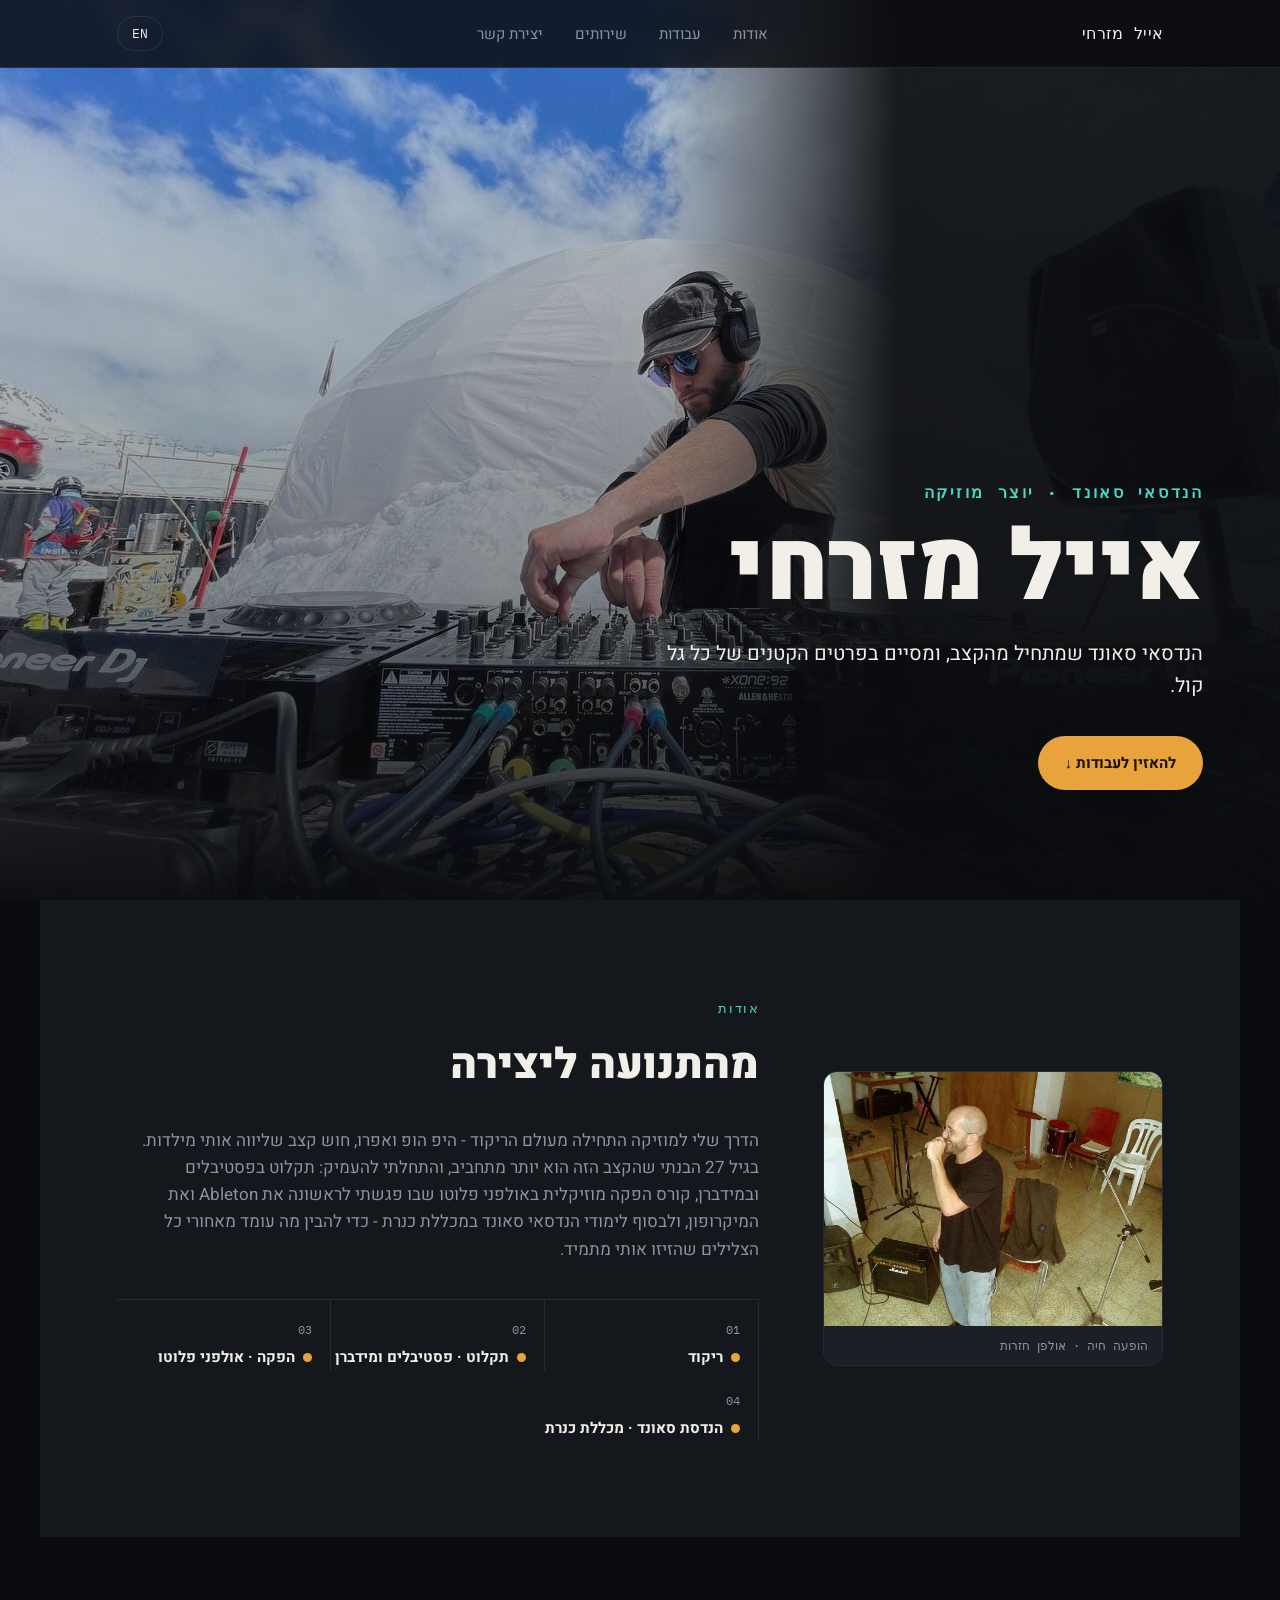
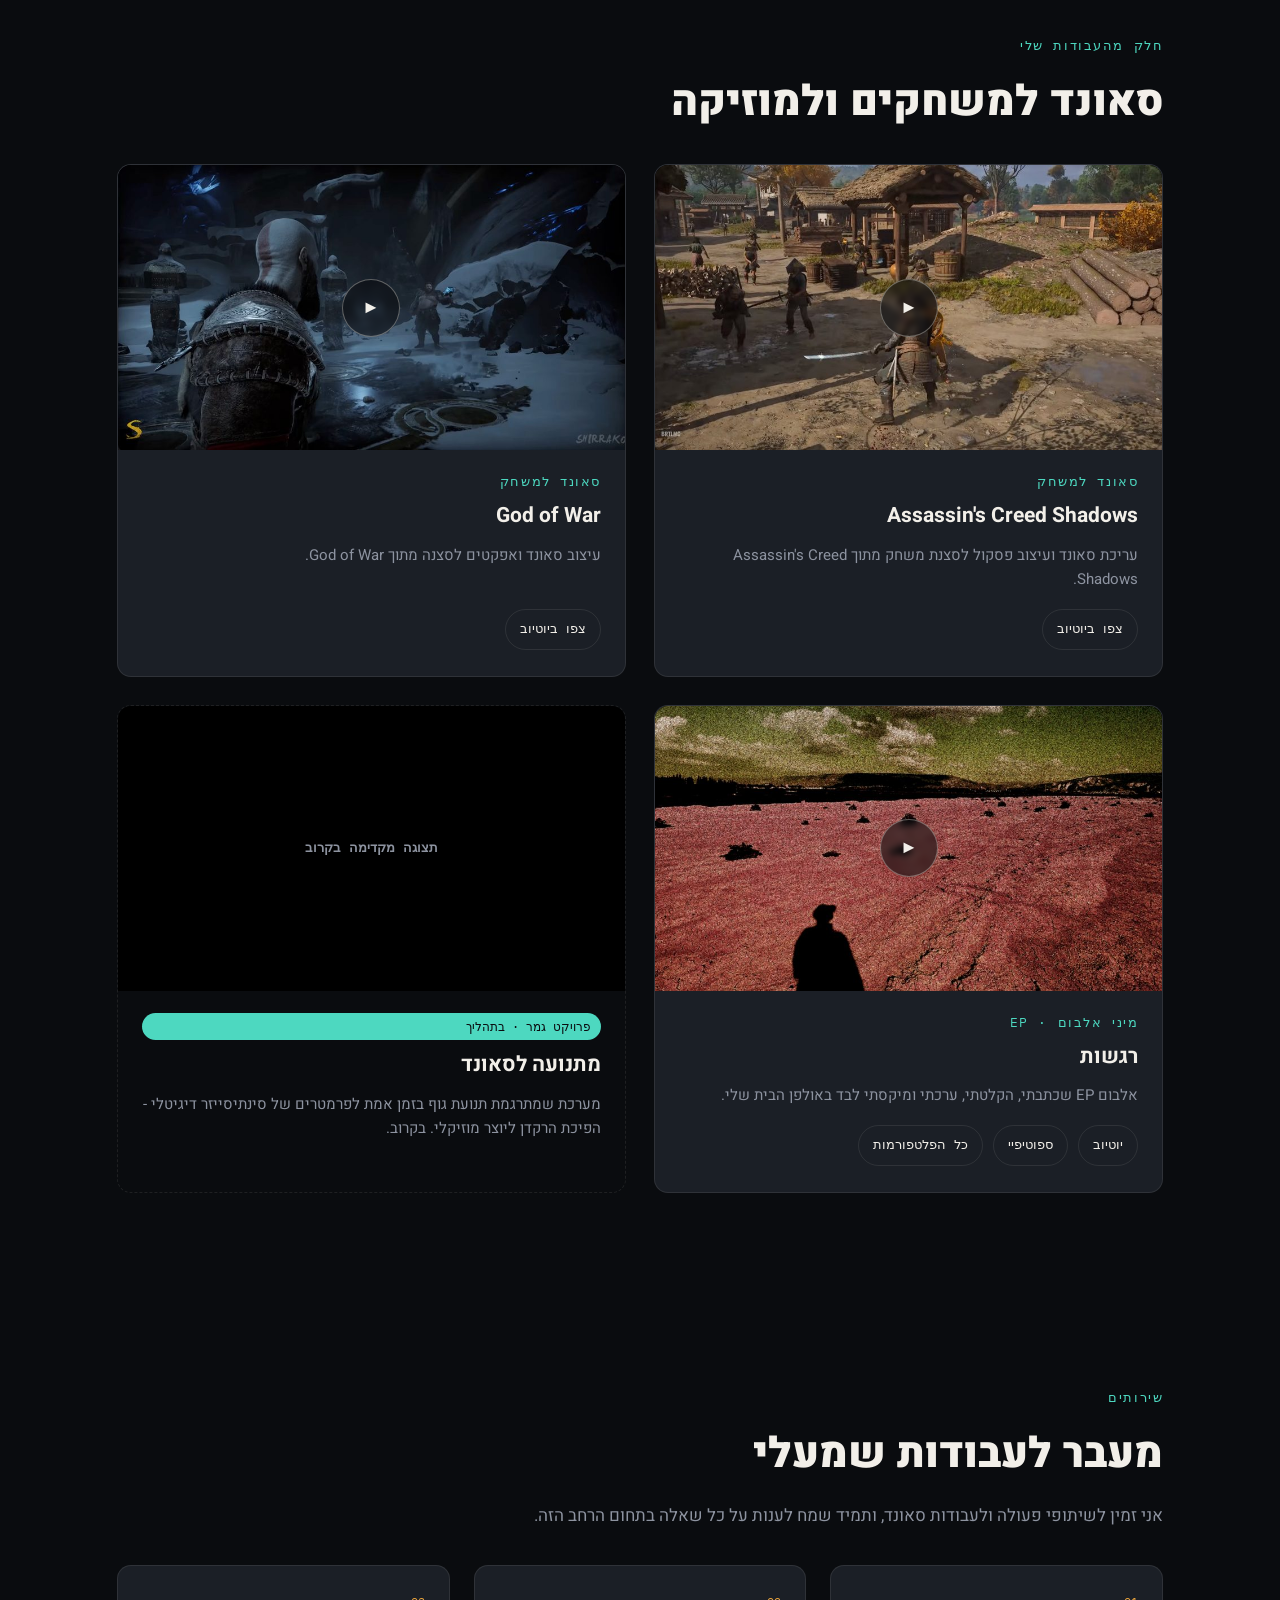
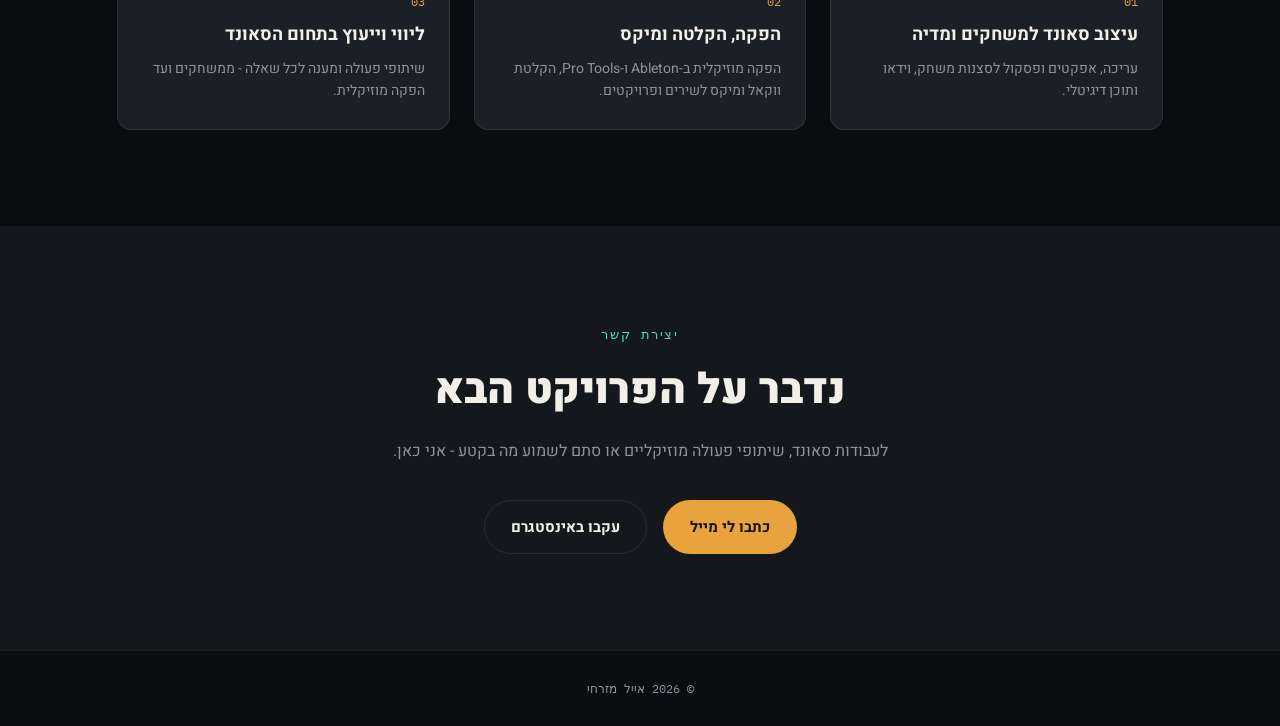
==== commit c0920c4a: "Rename index (10).html to index.html" ====
--- a/index.html
+++ b/index.html
@@ -147,13 +147,13 @@
     padding:0 6vw 110px;
     max-width:1200px;margin:0 auto;
   }
-  .hero-content .eyebrow{margin-bottom:14px;display:block;}
+  .hero-content .eyebrow{margin-bottom:14px;display:block;font-size:16px;letter-spacing:0.16em;font-weight:700;}
   .hero-content h1{
     font-size:clamp(44px,9vw,98px);
     margin:0;line-height:0.98;
   }
   .hero-sub{
-    color:var(--text-muted);
+    color:var(--text);
     font-size:clamp(16px,2vw,20px);
     max-width:540px;
     margin:22px 0 34px;
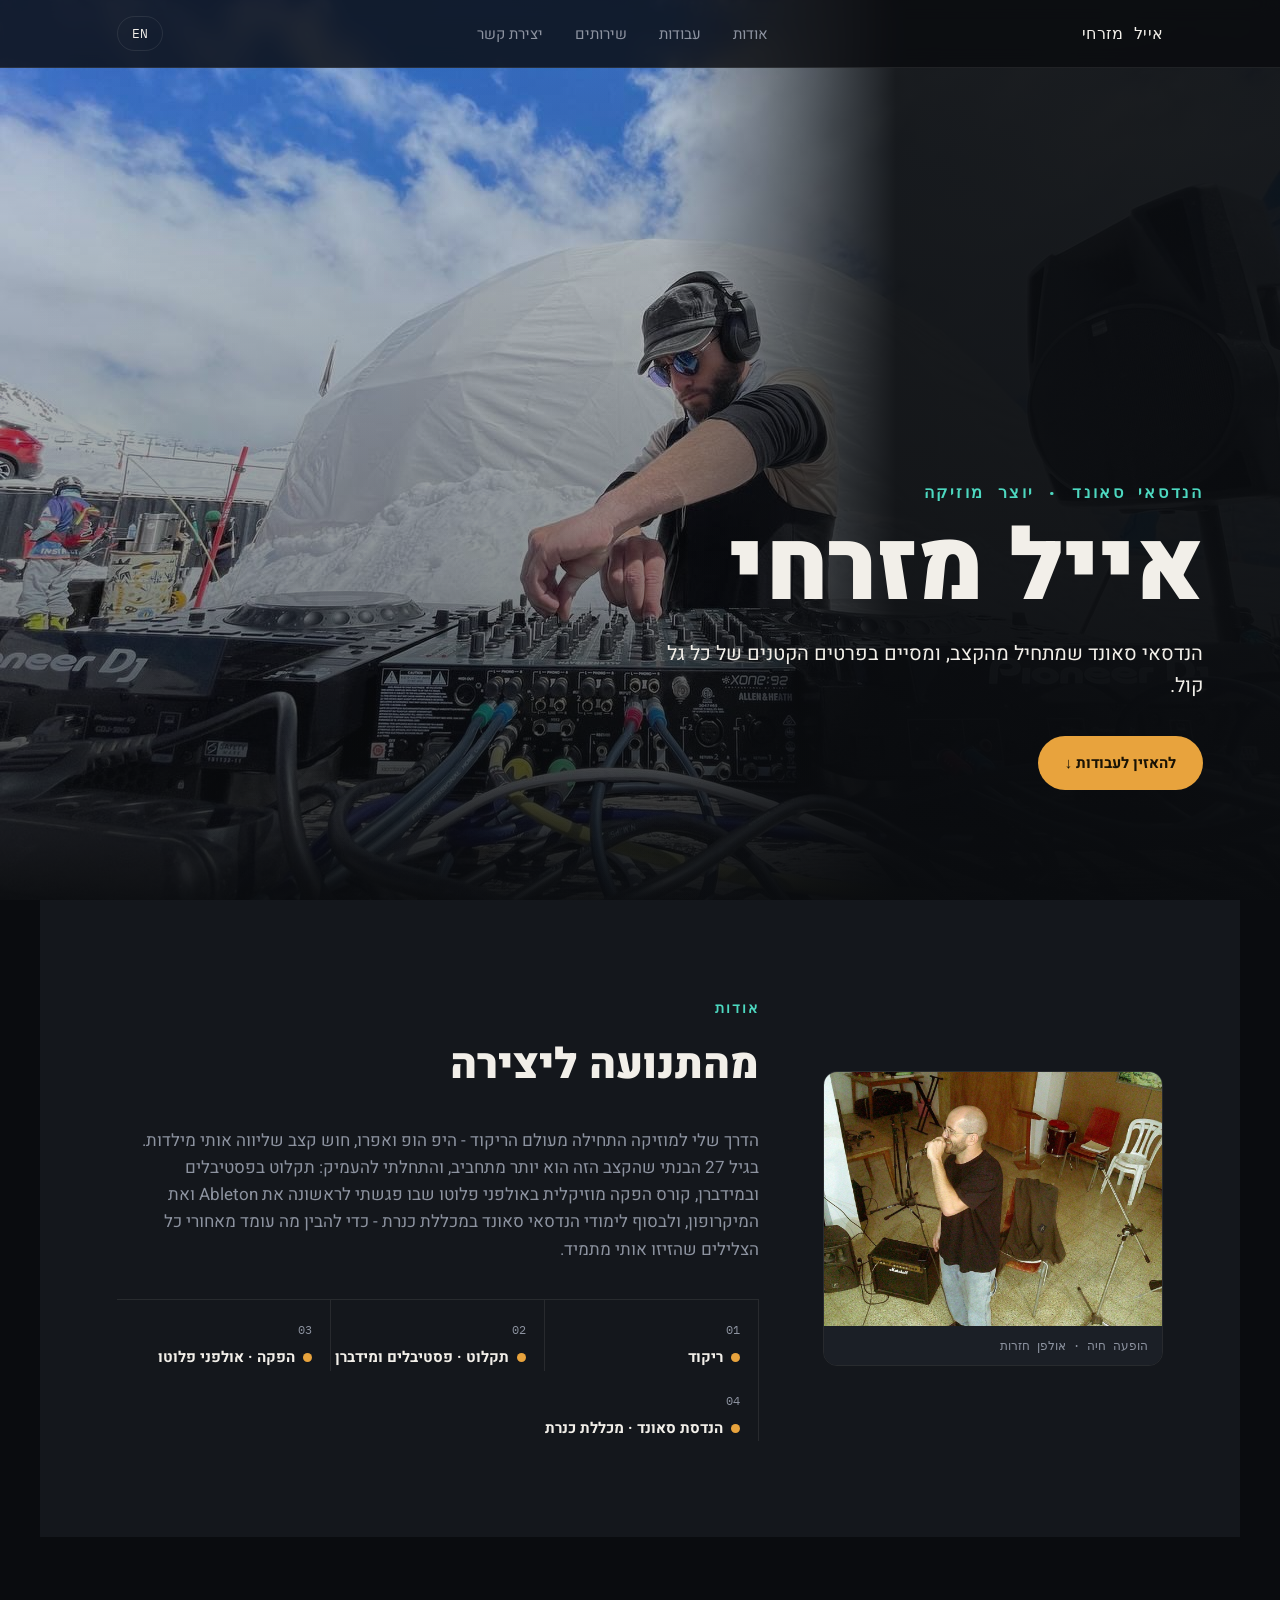
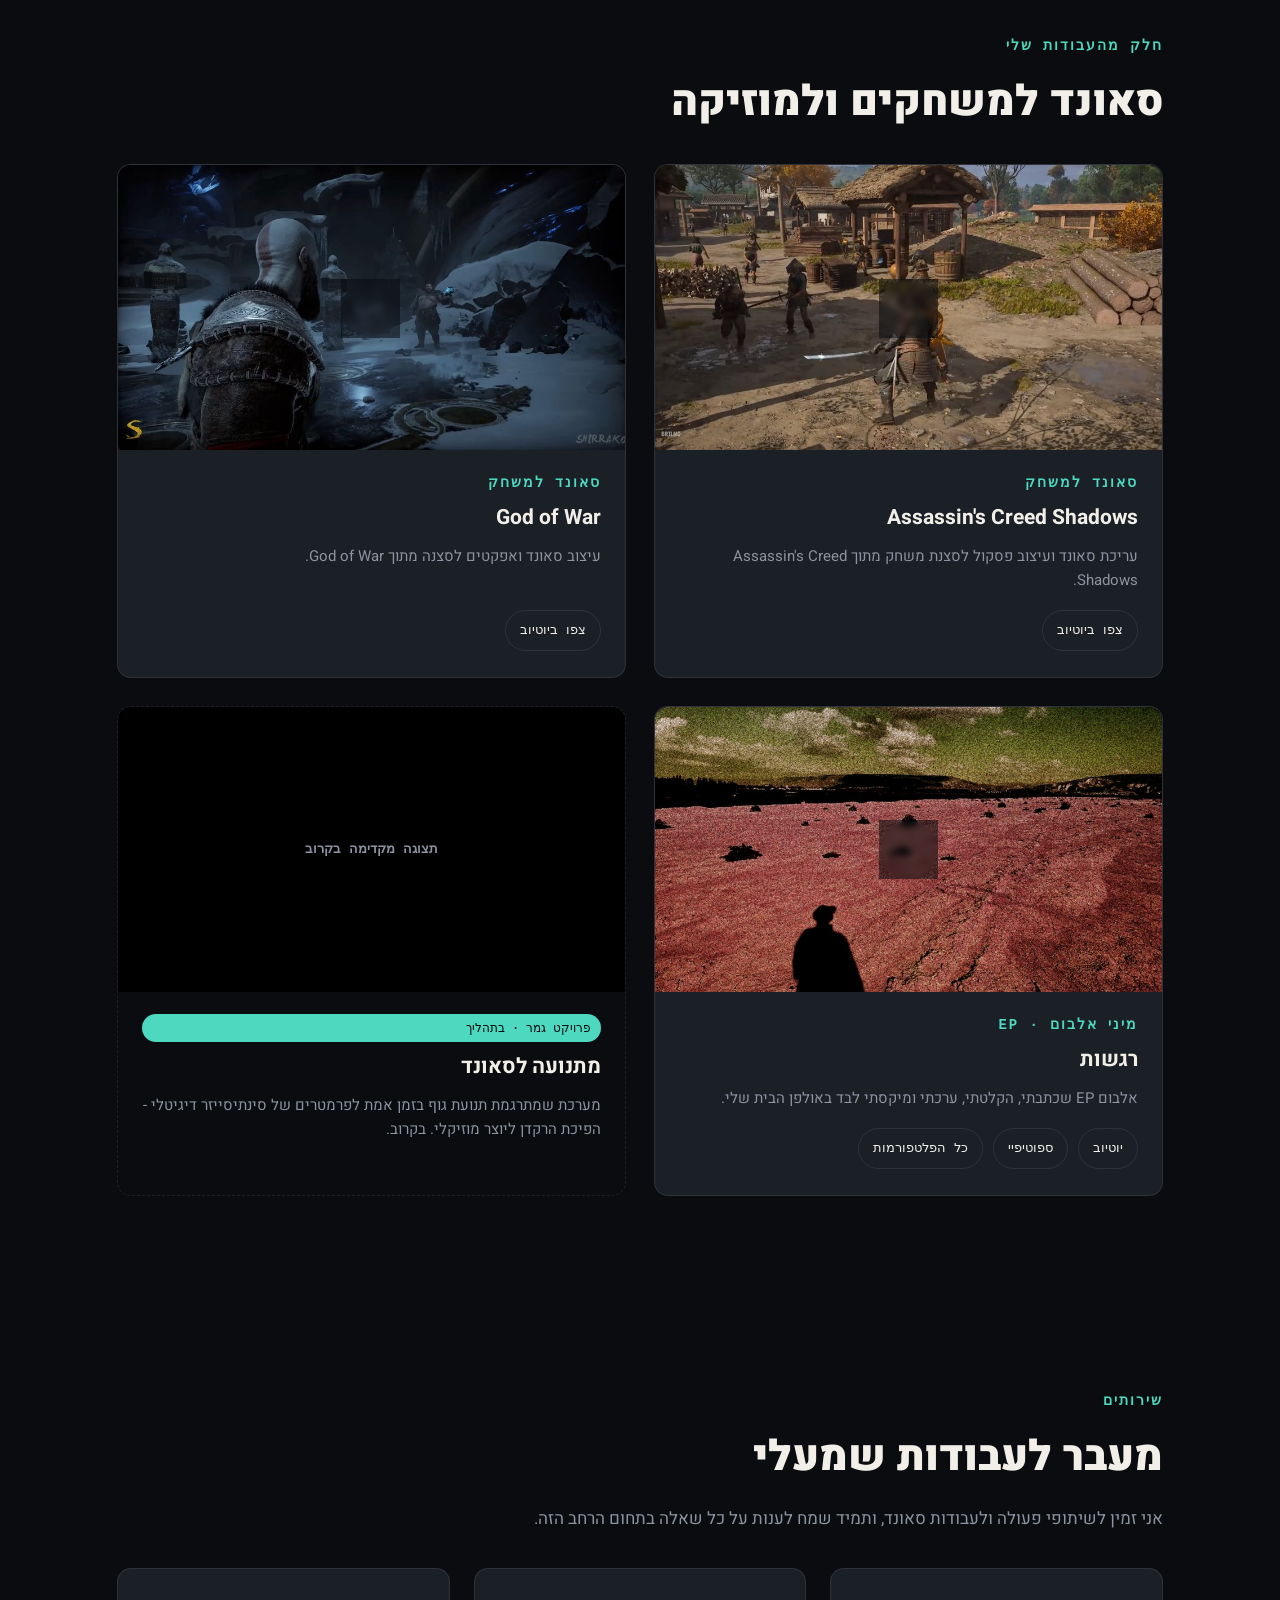
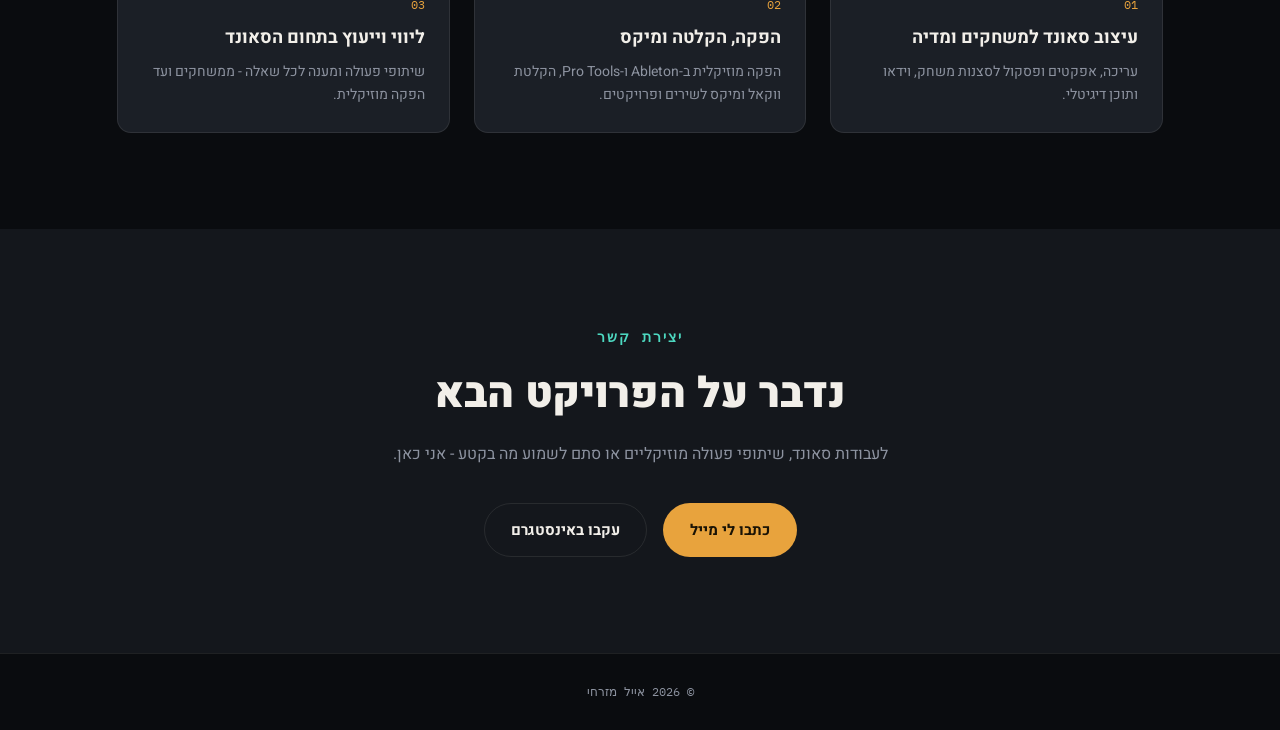
==== commit 1502f73d: "Rename index (11).html to index.html" ====
--- a/index.html
+++ b/index.html
@@ -41,10 +41,11 @@
   section{padding:96px 6vw;}
   .eyebrow{
     font-family:'IBM Plex Mono',monospace;
-    font-size:13px;
-    letter-spacing:0.12em;
+    font-size:14px;
+    letter-spacing:0.14em;
     text-transform:uppercase;
     color:var(--cyan);
+    font-weight:600;
   }
   .section-title{
     font-size:clamp(28px,4vw,42px);
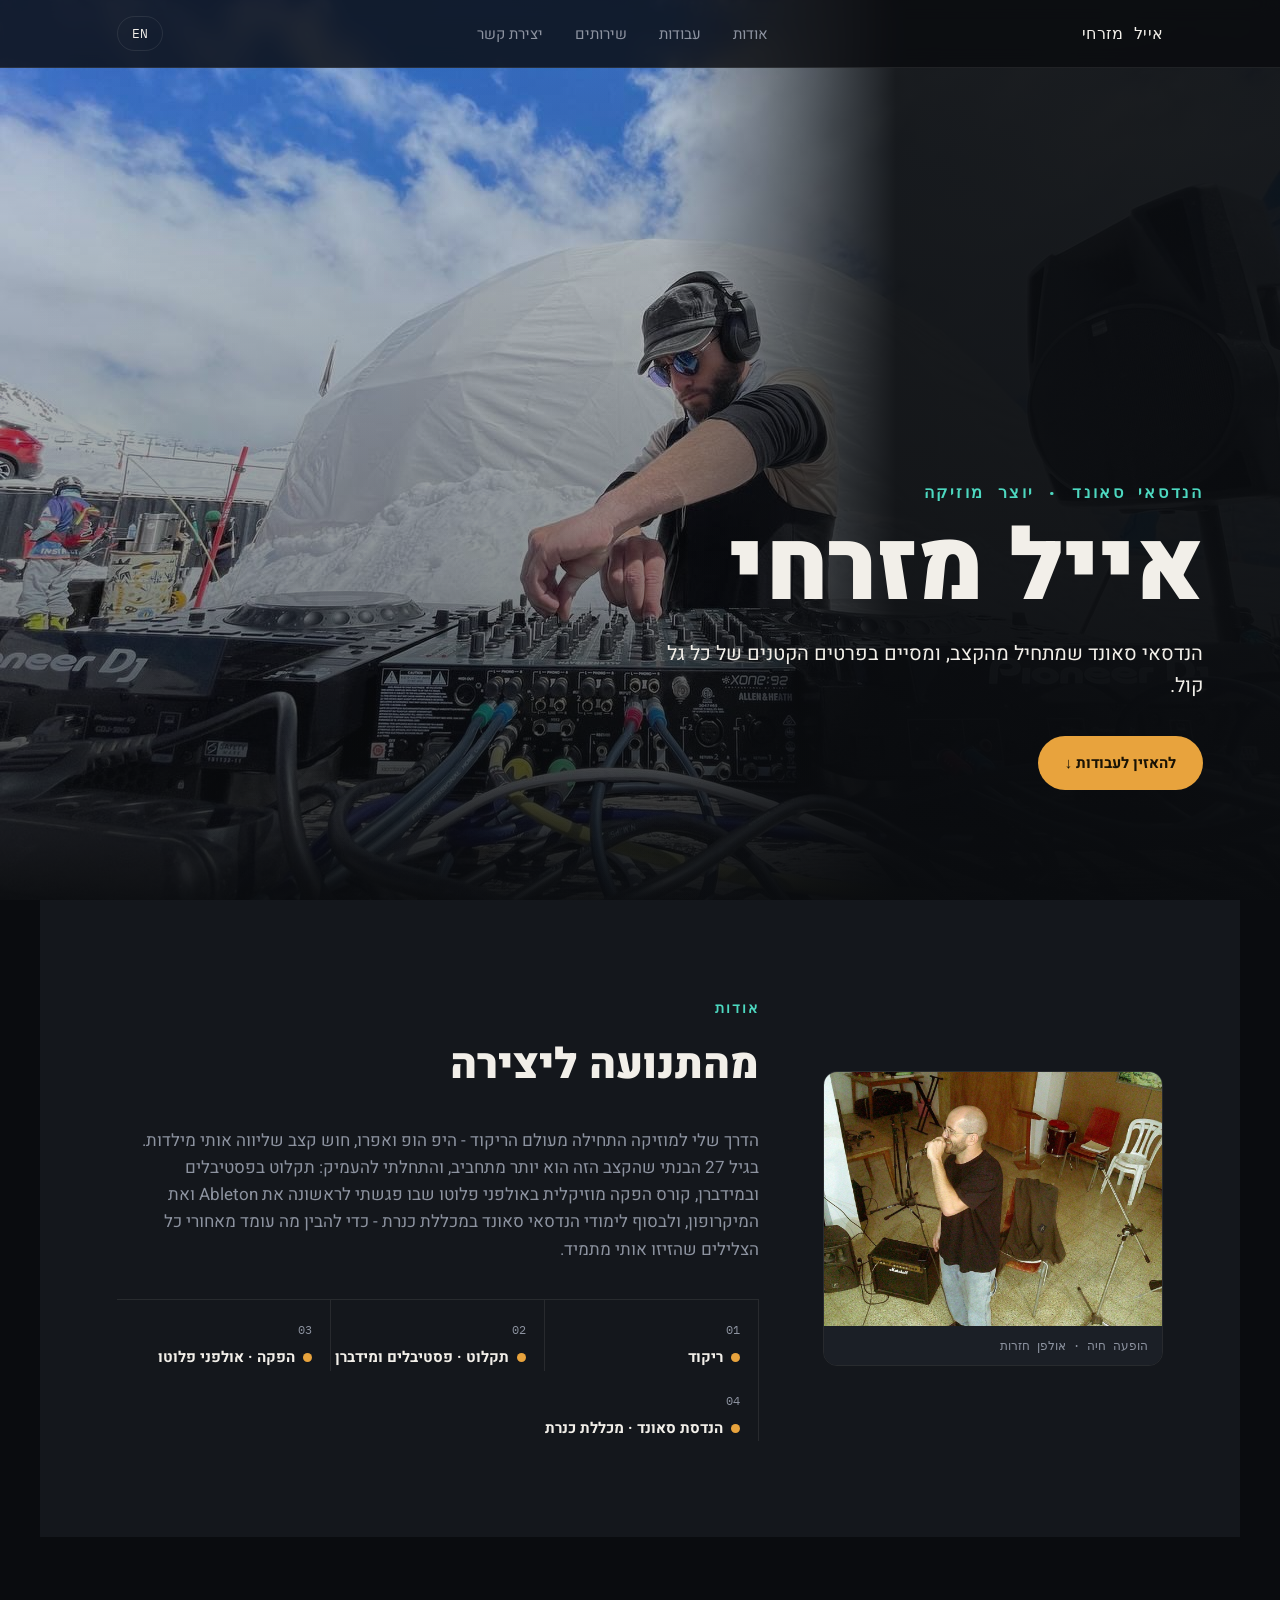
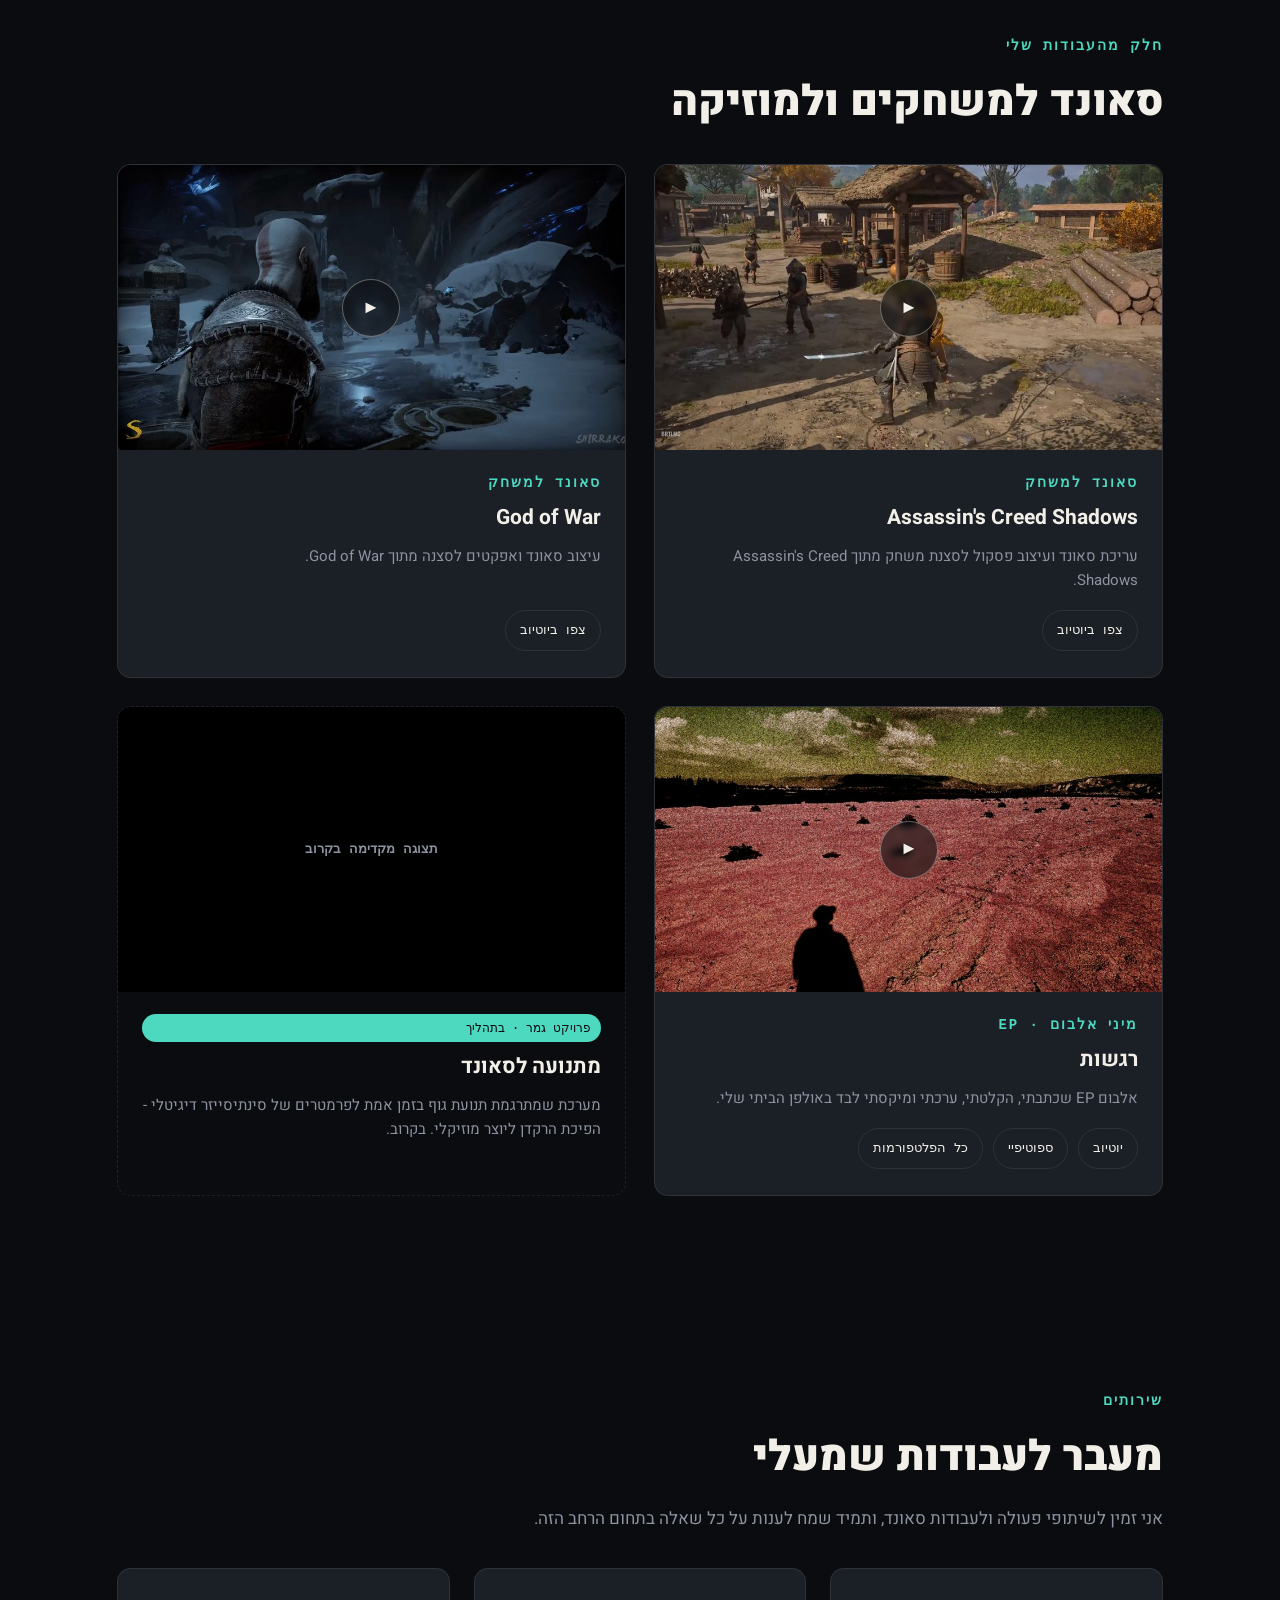
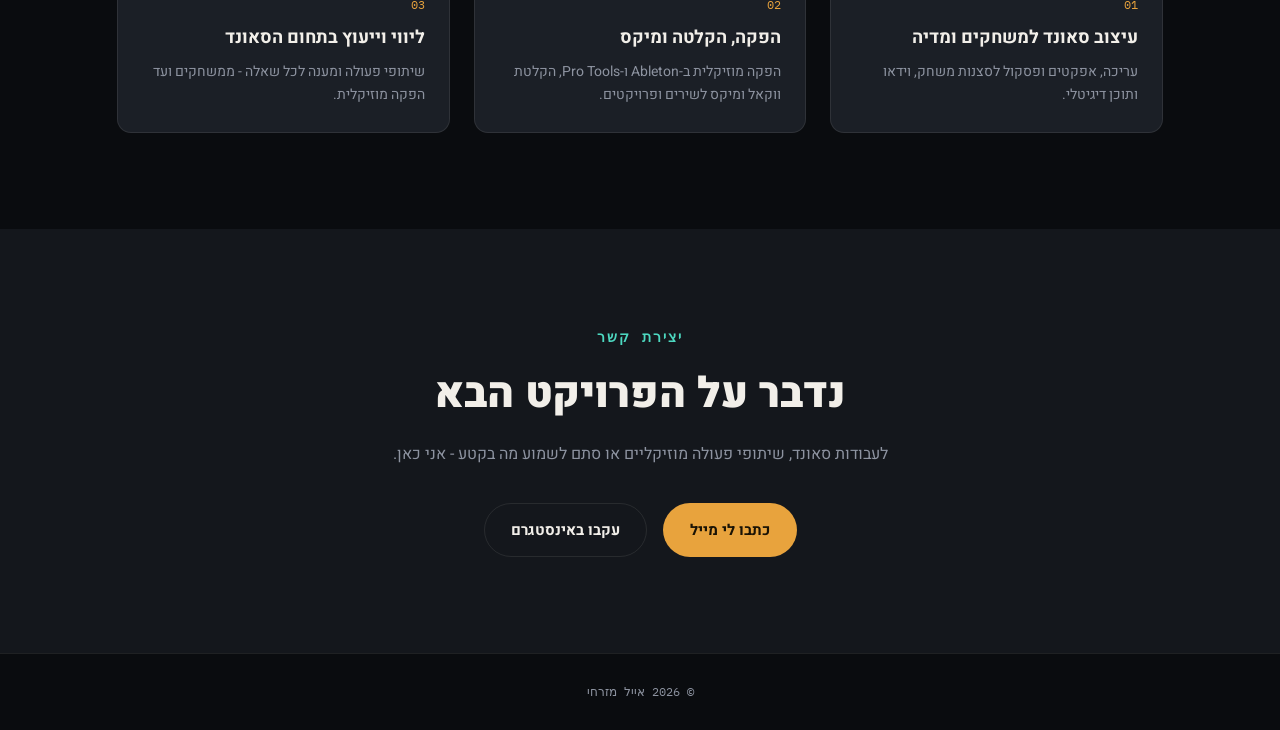
==== commit 6f478314: "Rename index (12).html to index.html" ====
--- a/index.html
+++ b/index.html
@@ -462,7 +462,7 @@
         <div class="card-body">
           <span class="eyebrow" data-he="מיני אלבום · EP" data-en="EP">מיני אלבום · EP</span>
           <h3 data-he="רגשות" data-en="Feelings">רגשות</h3>
-          <p data-he="אלבום EP שכתבתי, הקלטתי, ערכתי ומיקסתי לבד באולפן הבית שלי." data-en="An EP I wrote, recorded, edited, and mixed entirely alone in my home studio.">אלבום EP שכתבתי, הקלטתי, ערכתי ומיקסתי לבד באולפן הבית שלי.</p>
+          <p data-he="אלבום EP שכתבתי, הקלטתי, ערכתי ומיקסתי לבד באולפן הביתי שלי." data-en="An EP I wrote, recorded, edited, and mixed entirely alone in my home studio.">אלבום EP שכתבתי, הקלטתי, ערכתי ומיקסתי לבד באולפן הביתי שלי.</p>
           <div class="card-links">
             <a href="https://www.youtube.com/playlist?list=OLAK5uy_lnfJ9eFt5SSOFbRXlq6Of64pC8NKbECAo" target="_blank" rel="noopener" data-he="יוטיוב" data-en="YouTube">יוטיוב</a>
             <a href="https://open.spotify.com/artist/79p23QclMb5VssHCd3cReR" target="_blank" rel="noopener" data-he="ספוטיפיי" data-en="Spotify">ספוטיפיי</a>
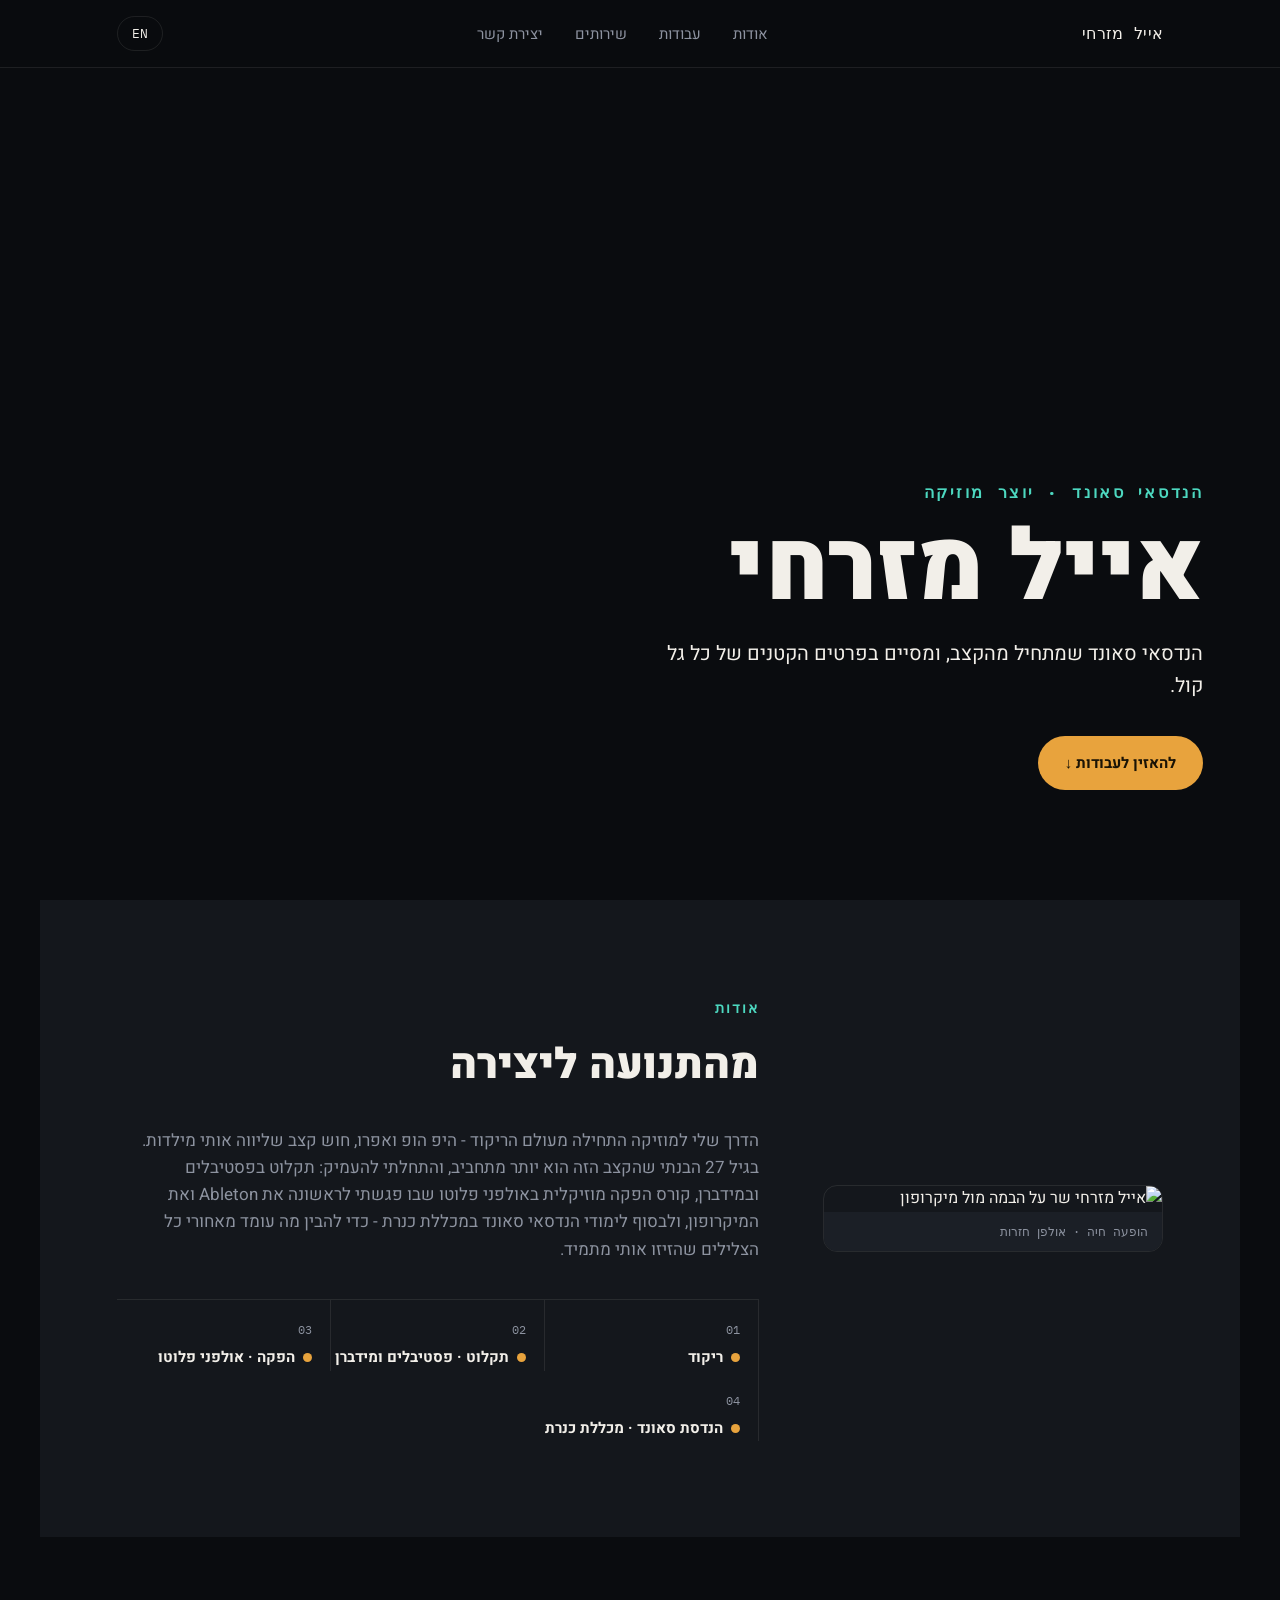
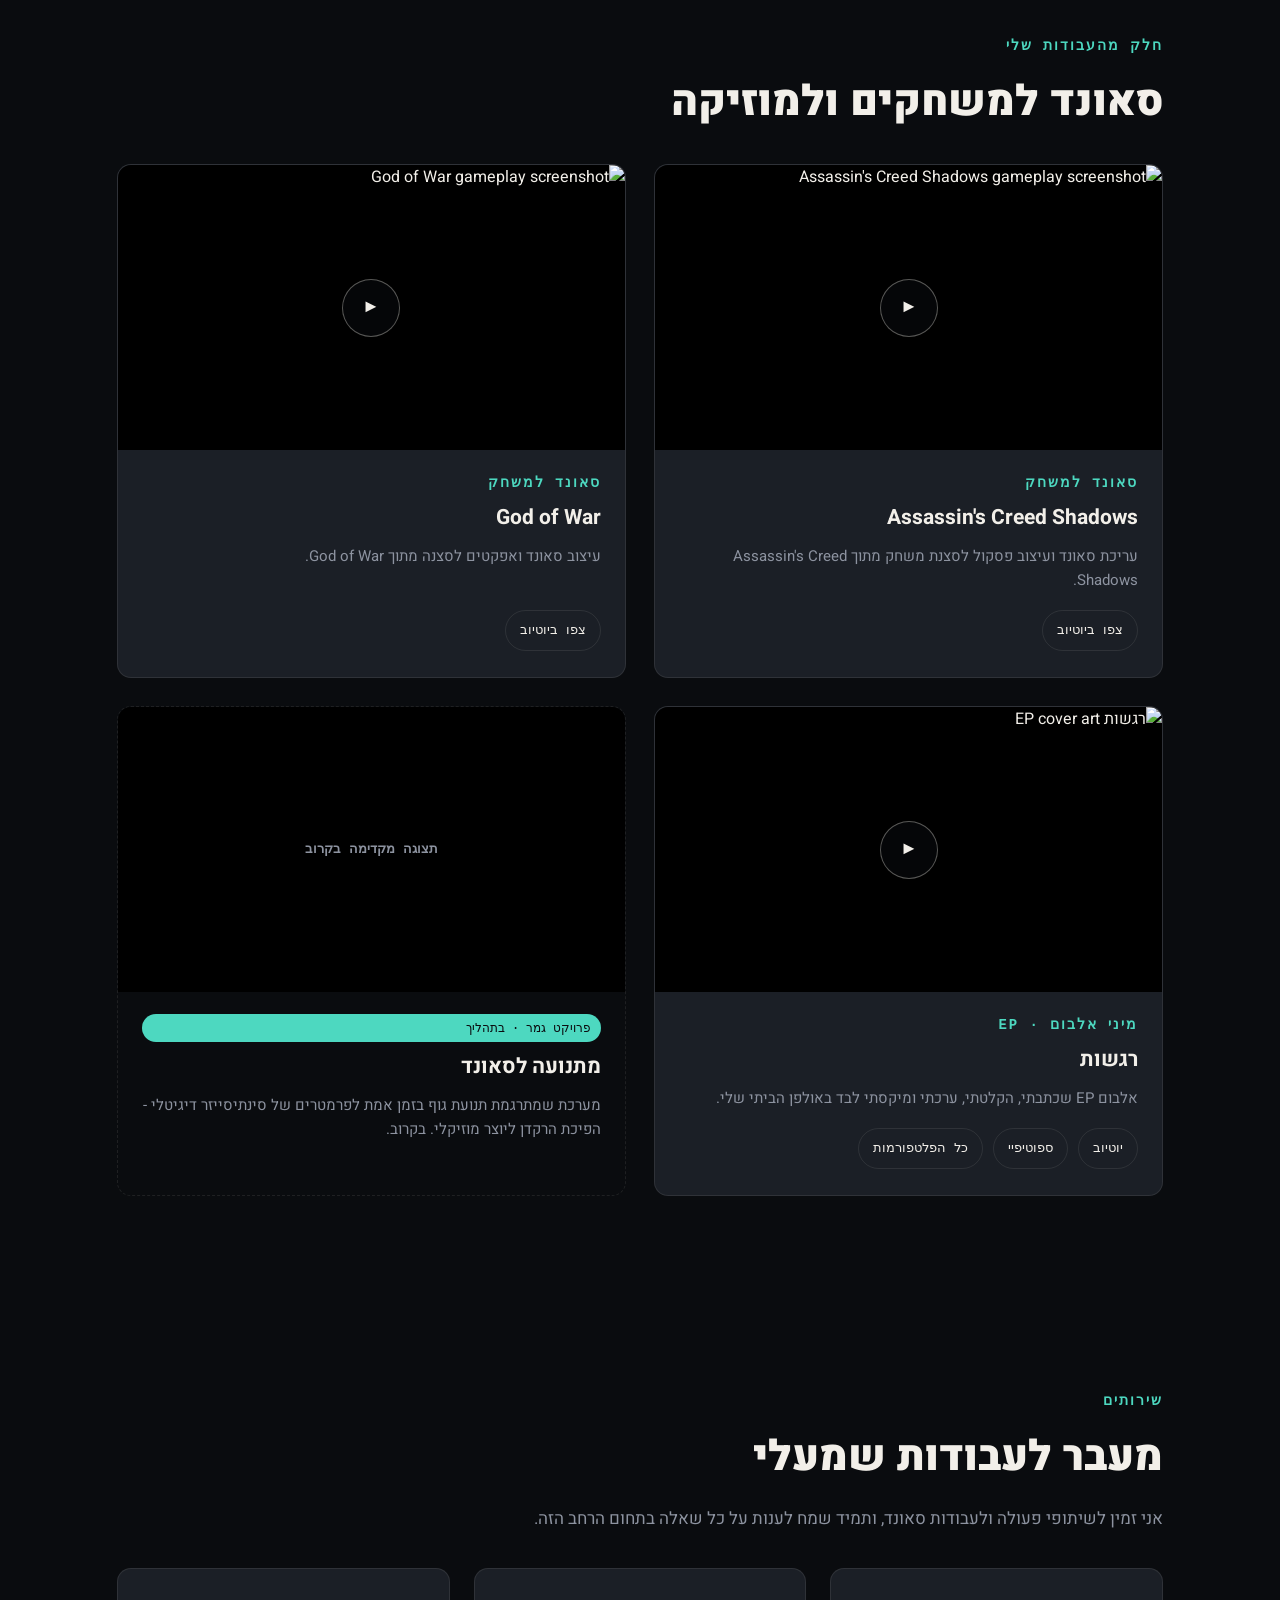
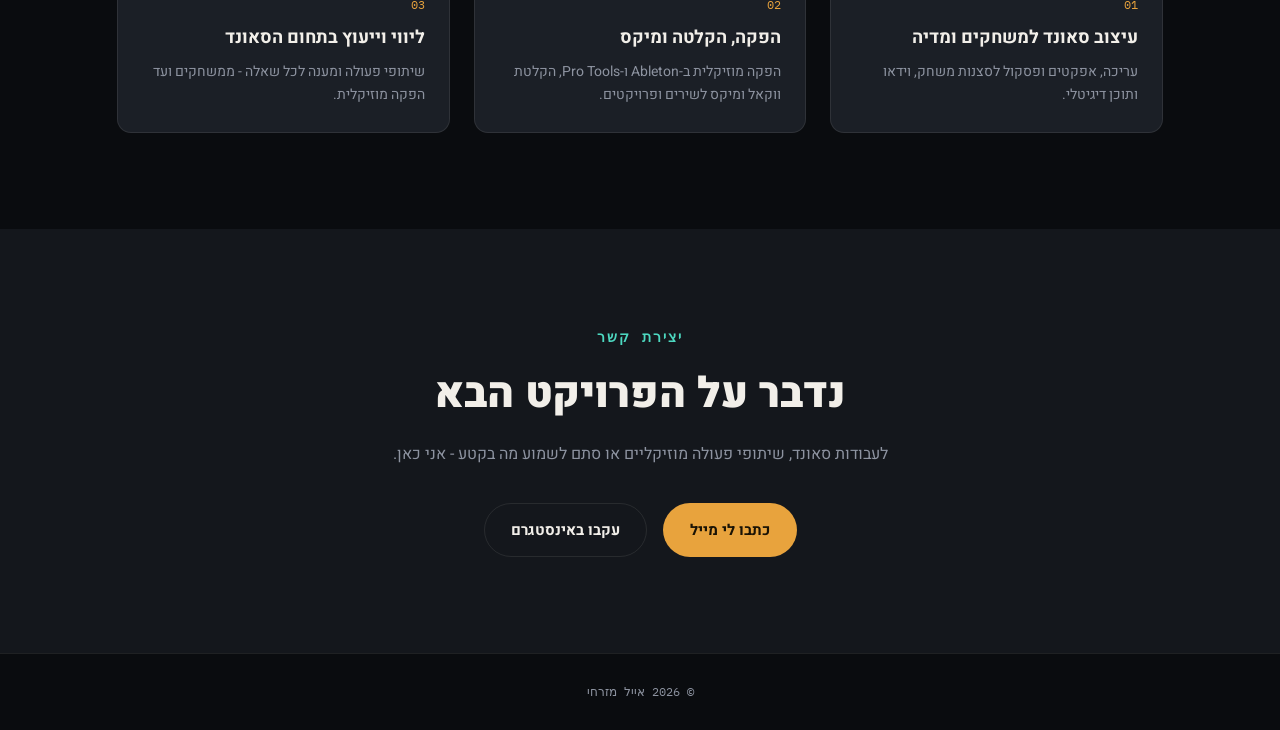
==== commit bdf8b059: "Add files via upload" ====
--- a/index.html
+++ b/index.html
@@ -8,333 +8,7 @@
 <link rel="preconnect" href="https://fonts.googleapis.com">
 <link rel="preconnect" href="https://fonts.gstatic.com" crossorigin>
 <link href="https://fonts.googleapis.com/css2?family=Heebo:wght@300;400;500;700;900&family=Space+Grotesk:wght@400;500;700&family=IBM+Plex+Mono:wght@400;500&display=swap" rel="stylesheet">
-<style>
-  :root{
-    --bg:#0a0c0f;
-    --surface:#14171c;
-    --surface-2:#1b1f26;
-    --text:#f2efe9;
-    --text-muted:#8d93a0;
-    --amber:#e8a33d;
-    --cyan:#4dd8c0;
-    --border:rgba(242,239,233,0.09);
-    --radius:14px;
-  }
-
-  *{box-sizing:border-box;}
-  html{scroll-behavior:smooth;}
-  body{
-    margin:0;
-    background:var(--bg);
-    color:var(--text);
-    font-family:'Heebo',sans-serif;
-    font-weight:400;
-    line-height:1.6;
-    -webkit-font-smoothing:antialiased;
-  }
-  body.lang-en .display{font-family:'Space Grotesk',sans-serif;}
-  body.lang-he .display{font-family:'Heebo',sans-serif;font-weight:900;}
-
-  img{max-width:100%;display:block;}
-  a{color:inherit;text-decoration:none;}
-  ul{margin:0;padding:0;list-style:none;}
-  section{padding:96px 6vw;}
-  .eyebrow{
-    font-family:'IBM Plex Mono',monospace;
-    font-size:14px;
-    letter-spacing:0.14em;
-    text-transform:uppercase;
-    color:var(--cyan);
-    font-weight:600;
-  }
-  .section-title{
-    font-size:clamp(28px,4vw,42px);
-    margin:10px 0 28px;
-  }
-  .btn{
-    display:inline-flex;
-    align-items:center;
-    gap:8px;
-    padding:14px 26px;
-    border-radius:999px;
-    font-weight:700;
-    font-size:15px;
-    border:1px solid var(--border);
-    transition:transform .2s ease, background .2s ease, border-color .2s ease;
-  }
-  .btn-primary{background:var(--amber);color:#1a1305;border-color:transparent;}
-  .btn-primary:hover{transform:translateY(-2px);}
-  .btn-ghost{background:transparent;color:var(--text);}
-  .btn-ghost:hover{border-color:var(--cyan);color:var(--cyan);}
-  :focus-visible{outline:2px solid var(--cyan);outline-offset:3px;}
-
-  /* header */
-  .site-header{
-    position:fixed;top:0;left:0;right:0;z-index:50;
-    background:rgba(10,12,15,0.82);
-    backdrop-filter:blur(10px);
-    border-bottom:1px solid var(--border);
-  }
-  .header-inner{
-    max-width:1200px;margin:0 auto;
-    display:flex;align-items:center;justify-content:space-between;
-    padding:16px 6vw;
-  }
-  .logo{font-family:'IBM Plex Mono',monospace;font-weight:500;font-size:16px;letter-spacing:.02em;}
-  .nav-desktop{display:flex;gap:32px;font-size:15px;}
-  .nav-desktop a{color:var(--text-muted);transition:color .2s;}
-  .nav-desktop a:hover{color:var(--text);}
-  .header-actions{display:flex;align-items:center;gap:14px;}
-  .lang-toggle{
-    font-family:'IBM Plex Mono',monospace;
-    font-size:13px;
-    border:1px solid var(--border);
-    background:transparent;color:var(--text);
-    border-radius:999px;padding:8px 14px;cursor:pointer;
-  }
-  .lang-toggle:hover{border-color:var(--cyan);color:var(--cyan);}
-  .hamburger{
-    display:none;flex-direction:column;justify-content:center;gap:5px;
-    width:34px;height:34px;background:transparent;border:none;cursor:pointer;padding:0;
-  }
-  .hamburger span{display:block;width:100%;height:2px;background:var(--text);border-radius:2px;transition:.25s;}
-  .nav-mobile{display:none;}
-
-  @media (max-width:820px){
-    .nav-desktop{display:none;}
-    .hamburger{display:flex;}
-    .nav-mobile{
-      display:flex;flex-direction:column;gap:0;
-      max-height:0;overflow:hidden;
-      transition:max-height .3s ease;
-      border-top:1px solid var(--border);
-    }
-    .nav-mobile.open{max-height:260px;}
-    .nav-mobile a{padding:16px 6vw;border-bottom:1px solid var(--border);color:var(--text-muted);}
-    .nav-mobile a:hover{color:var(--text);}
-  }
-
-  /* hero */
-  #hero{
-    position:relative;
-    min-height:100vh;
-    display:flex;align-items:flex-end;
-    padding:0;
-    overflow:hidden;
-  }
-  .hero-bg{
-    position:absolute;inset:0;
-    background-image:url('[data-uri]');
-    background-size:cover;background-position:center 55%;
-    filter:saturate(0.9);
-  }
-  .hero-overlay{
-    position:absolute;inset:0;
-    background:linear-gradient(180deg, rgba(10,12,15,0.35) 0%, rgba(10,12,15,0.55) 40%, rgba(10,12,15,0.96) 92%);
-  }
-  @media (min-width:821px){
-    .hero-bg{
-      background-size:cover;
-      background-position:center 55%;
-    }
-    .hero-overlay{
-      background:linear-gradient(90deg, rgba(10,12,15,0.0) 0%, rgba(10,12,15,0.05) 52%, rgba(10,12,15,0.92) 70%),
-                 linear-gradient(180deg, rgba(10,12,15,0.05) 0%, rgba(10,12,15,0.45) 65%, rgba(10,12,15,0.96) 100%);
-    }
-  }
-  .hero-content{
-    position:relative;z-index:2;
-    width:100%;
-    padding:0 6vw 110px;
-    max-width:1200px;margin:0 auto;
-  }
-  .hero-content .eyebrow{margin-bottom:14px;display:block;font-size:16px;letter-spacing:0.16em;font-weight:700;}
-  .hero-content h1{
-    font-size:clamp(44px,9vw,98px);
-    margin:0;line-height:0.98;
-  }
-  .hero-sub{
-    color:var(--text);
-    font-size:clamp(16px,2vw,20px);
-    max-width:540px;
-    margin:22px 0 34px;
-  }
-
-  /* waveform divider */
-  .waveform{
-    display:flex;align-items:flex-end;gap:3px;
-    height:46px;
-    padding:0 6vw;
-    margin-top:0;
-  }
-  .waveform span{
-    flex:1;
-    background:linear-gradient(180deg,var(--cyan),var(--amber));
-    border-radius:2px;
-    opacity:0.85;
-  }
-  @media (prefers-reduced-motion:no-preference){
-    .waveform span{animation:eq 2.4s ease-in-out infinite;}
-  }
-  @keyframes eq{
-    0%,100%{transform:scaleY(0.3);}
-    50%{transform:scaleY(1);}
-  }
-
-  /* about */
-  #about{
-    background:var(--surface);
-    display:grid;
-    grid-template-columns:340px 1fr;
-    gap:64px;
-    align-items:center;
-    max-width:1200px;margin:0 auto;
-  }
-  #about figure{margin:0;border-radius:var(--radius);overflow:hidden;border:1px solid var(--border);}
-  #about figcaption{
-    font-family:'IBM Plex Mono',monospace;
-    font-size:12px;color:var(--text-muted);
-    padding:10px 14px;background:var(--surface-2);
-  }
-  .about-body p{color:var(--text-muted);font-size:17px;max-width:640px;}
-  .timeline{
-    display:flex;flex-wrap:wrap;gap:0;
-    margin-top:36px;
-    border-top:1px solid var(--border);
-  }
-  .timeline li{
-    flex:1 1 200px;
-    padding:20px 0 0;
-    border-inline-start:1px solid var(--border);
-    padding-inline-start:18px;
-    position:relative;
-  }
-  .timeline li:first-child{border-inline-start:1px solid var(--border);padding-inline-start:18px;}
-  .timeline .dot{
-    width:9px;height:9px;border-radius:50%;
-    background:var(--amber);
-    display:inline-block;margin-inline-end:8px;
-  }
-  .timeline .t-label{font-family:'IBM Plex Mono',monospace;font-size:12px;color:var(--text-muted);display:block;margin-bottom:6px;}
-  .timeline .t-title{font-weight:700;font-size:15px;}
-
-  @media (max-width:820px){
-    #about{grid-template-columns:1fr;}
-  }
-
-  /* projects */
-  #projects{max-width:1200px;margin:0 auto;}
-  .project-grid{
-    display:grid;
-    grid-template-columns:repeat(2,1fr);
-    gap:28px;
-    margin-top:10px;
-  }
-  .card{
-    background:var(--surface-2);
-    border:1px solid var(--border);
-    border-radius:var(--radius);
-    overflow:hidden;
-    display:flex;flex-direction:column;
-  }
-  .card .embed-wrap{position:relative;width:100%;aspect-ratio:16/9;background:#000;}
-  .card .embed-wrap iframe{position:absolute;inset:0;width:100%;height:100%;border:0;}
-  .embed-wrap{cursor:pointer;}
-  .embed-wrap .poster{position:absolute;inset:0;width:100%;height:100%;object-fit:cover;}
-  .embed-wrap .play-btn{
-    position:absolute;top:50%;left:50%;transform:translate(-50%,-50%);
-    width:58px;height:58px;border-radius:50%;
-    background:rgba(10,12,15,0.55);border:1px solid rgba(242,239,233,0.35);
-    color:#f2efe9;display:flex;align-items:center;justify-content:center;
-    font-size:18px;backdrop-filter:blur(3px);transition:.2s;pointer-events:none;
-  }
-  .embed-wrap:hover .play-btn, .embed-wrap:focus-visible .play-btn{background:var(--cyan);color:#0a0c0f;border-color:transparent;}
-  .embed-wrap.loaded .poster, .embed-wrap.loaded .play-btn{display:none;}
-  .card-body{padding:22px 24px 26px;flex:1;display:flex;flex-direction:column;}
-  .card-body .eyebrow{margin-bottom:6px;}
-  .card-body h3{font-size:21px;margin:0 0 10px;}
-  .card-body p{color:var(--text-muted);font-size:15px;flex:1;margin:0 0 18px;}
-  .card-links{display:flex;flex-wrap:wrap;gap:10px;}
-  .card-links a{
-    font-family:'IBM Plex Mono',monospace;
-    font-size:13px;
-    padding:9px 14px;
-    border:1px solid var(--border);
-    border-radius:999px;
-    transition:.2s;
-  }
-  .card-links a:hover{border-color:var(--cyan);color:var(--cyan);}
-
-  .card.placeholder{
-    border-style:dashed;
-    background:transparent;
-    justify-content:center;
-    align-items:flex-start;
-  }
-  .card.placeholder .embed-wrap{
-    display:flex;align-items:center;justify-content:center;
-    color:var(--text-muted);
-  }
-  .badge-soon{
-    font-family:'IBM Plex Mono',monospace;
-    font-size:12px;
-    color:var(--bg);
-    background:var(--cyan);
-    padding:4px 10px;border-radius:999px;
-    display:inline-block;margin-bottom:8px;
-  }
-
-  @media (max-width:820px){
-    .project-grid{grid-template-columns:1fr;}
-  }
-
-  /* contact */
-  #contact{
-    background:var(--surface);
-    text-align:center;
-  }
-  #contact .section-title{margin-bottom:14px;}
-  #contact p{color:var(--text-muted);max-width:520px;margin:0 auto 36px;}
-  .contact-actions{display:flex;justify-content:center;gap:16px;flex-wrap:wrap;}
-
-  /* services */
-  #services{max-width:1200px;margin:0 auto;}
-  #services .section-title{margin-bottom:14px;}
-  #services > p{color:var(--text-muted);font-size:17px;max-width:640px;margin:0 0 36px;}
-  .service-grid{
-    display:grid;
-    grid-template-columns:repeat(3,1fr);
-    gap:24px;
-  }
-  .service-card{
-    background:var(--surface-2);
-    border:1px solid var(--border);
-    border-radius:var(--radius);
-    padding:26px 24px;
-  }
-  .service-card .t-label{
-    font-family:'IBM Plex Mono',monospace;font-size:12px;color:var(--amber);
-    display:block;margin-bottom:10px;
-  }
-  .service-card h3{font-size:18px;margin:0 0 8px;}
-  .service-card p{color:var(--text-muted);font-size:14px;margin:0;}
-  @media (max-width:820px){
-    .service-grid{grid-template-columns:1fr;}
-  }
-
-  footer{
-    padding:28px 6vw;
-    text-align:center;
-    font-family:'IBM Plex Mono',monospace;
-    font-size:12px;
-    color:var(--text-muted);
-    border-top:1px solid var(--border);
-  }
-
-  @media (max-width:600px){
-    section{padding:72px 6vw;}
-  }
-</style>
+<link rel="stylesheet" href="style.css">
 </head>
 <body class="lang-he">
 
@@ -386,7 +60,7 @@
 
   <section id="about">
     <figure>
-      <img src="[data-uri]